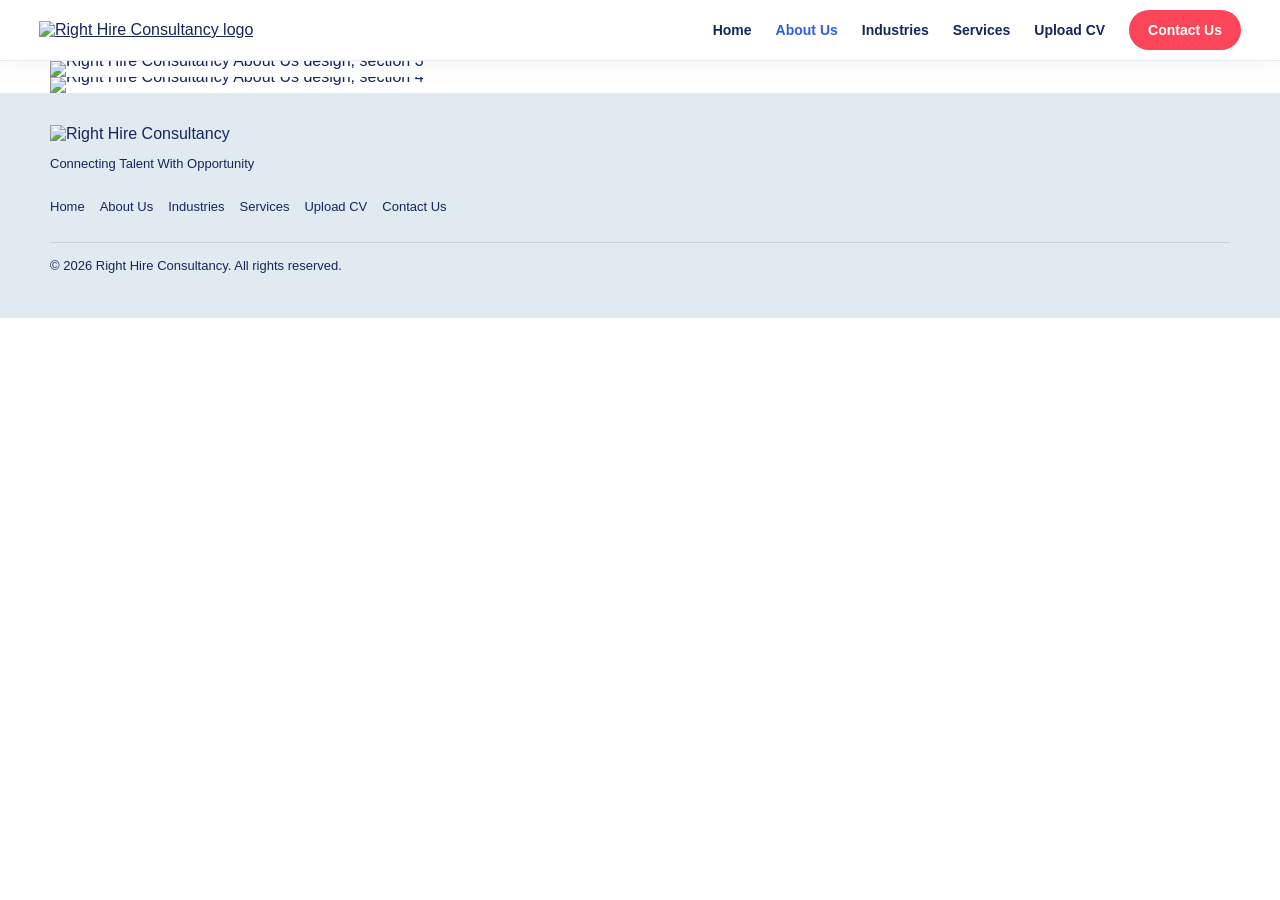
==== about.html @ 51e8da46 "Upload Right Hire Consultancy website Upload Right Hire Consultancy website" ====
<!doctype html><html lang="en"><head><meta charset="utf-8"><meta name="viewport" content="width=device-width,initial-scale=1"><meta name="theme-color" content="#15377e"><meta name="description" content="Right Hire Consultancy — connecting talent with opportunity. HR consultancy, recruitment, payroll, compliance and verification services."><title>About Us | Right Hire Consultancy</title><link rel="icon" href="assets/logo.png"><link rel="stylesheet" href="style.css"></head><body><a class="skip" href="#main">Skip to content</a><header class="site-header"><div class="header-inner"><a class="brand" href="index.html" aria-label="Right Hire Consultancy Home"><img src="assets/logo.png" alt="Right Hire Consultancy logo"></a><button class="menu-toggle" aria-expanded="false" aria-controls="nav" aria-label="Toggle navigation"><span></span><span></span><span></span></button><nav id="nav" aria-label="Main navigation"><a href="index.html" data-page="index.html">Home</a><a href="about.html" data-page="about.html">About Us</a><a href="industries.html" data-page="industries.html">Industries</a><a href="services.html" data-page="services.html">Services</a><a href="upload-cv.html" data-page="upload-cv.html">Upload CV</a><a href="contact.html" data-page="contact.html">Contact Us</a></nav></div></header><main id="main" aria-label="About Us"><h1 class="sr-only">About Us — Right Hire Consultancy</h1><div class="design-panels"><figure class="mockup"><img loading="eager" src="assets/section-03.webp" alt="Right Hire Consultancy About Us design, section 3" /></figure>
<figure class="mockup"><img loading="lazy" src="assets/section-04.webp" alt="Right Hire Consultancy About Us design, section 4" /></figure></div></main><footer class="site-footer"><div><img src="assets/logo.png" alt="Right Hire Consultancy"><p>Connecting Talent With Opportunity</p></div><nav aria-label="Footer navigation"><a href="index.html" data-page="index.html">Home</a><a href="about.html" data-page="about.html">About Us</a><a href="industries.html" data-page="industries.html">Industries</a><a href="services.html" data-page="services.html">Services</a><a href="upload-cv.html" data-page="upload-cv.html">Upload CV</a><a href="contact.html" data-page="contact.html">Contact Us</a></nav><p class="copyright">© <span id="year"></span> Right Hire Consultancy. All rights reserved.</p></footer><script src="script.js" defer></script></body></html>
---- style.css ----
*{box-sizing:border-box}html{scroll-behavior:smooth}body{margin:0;font-family:Inter,Arial,sans-serif;color:#15265c;background:#fff}a{color:inherit}.skip{position:absolute;left:-9999px}.skip:focus{left:12px;top:12px;background:white;padding:12px;z-index:99}.site-header{position:sticky;top:0;background:rgba(255,255,255,.97);z-index:20;border-bottom:1px solid #e6eaf2;box-shadow:0 4px 20px #18254e0a}.header-inner{max-width:1250px;margin:auto;padding:10px 24px;display:flex;align-items:center;justify-content:space-between;gap:20px}.brand img{width:160px;max-height:62px;object-fit:contain}.site-header nav{display:flex;gap:24px;align-items:center}.site-header nav a{text-decoration:none;font-weight:600;font-size:14px;white-space:nowrap}.site-header nav a:hover,.site-header nav a.active{color:#315de5}.site-header nav a:last-child{background:#fb4659;color:white;padding:12px 19px;border-radius:24px}.menu-toggle{display:none;background:none;border:0;padding:10px;cursor:pointer}.menu-toggle span{display:block;width:25px;height:3px;background:#15265c;margin:5px 0}.design-panels{width:min(100%,1180px);margin:auto}.mockup{margin:0;line-height:0}.mockup img{display:block;width:100%;height:auto}.site-footer{background:#e0eaf0;padding:32px max(24px,calc((100vw - 1180px)/2));display:grid;gap:15px}.site-footer img{width:150px}.site-footer p{font-size:13px}.site-footer nav{display:flex;gap:15px;flex-wrap:wrap}.site-footer nav a{font-size:13px;text-decoration:none}.copyright{border-top:1px solid #c6d2dc;padding-top:15px}.live-form{max-width:1020px;margin:40px auto 65px;background:#f4f8fb;padding:36px;border-radius:15px}.form-head span{color:#e95a42;font-weight:700;font-size:12px;letter-spacing:2px}.form-head h2{font-size:32px;margin:12px 0}.form-head p{color:#667187}.live-form form{display:grid;grid-template-columns:1fr 1fr;gap:18px}.live-form label{font-size:14px;font-weight:600;display:flex;flex-direction:column;gap:7px}.live-form input:not([type=checkbox]),.live-form textarea{width:100%;border:1px solid #d7deeb;border-radius:8px;padding:13px;font:inherit;background:white}.live-form .wide{grid-column:1/-1}.live-form .consent{flex-direction:row;align-items:center}.live-form button{width:max-content;border:0;border-radius:25px;background:#f54860;color:white;font-weight:700;padding:14px 30px;cursor:pointer}.form-status{grid-column:1/-1;font-size:13px}.sr-only{position:absolute;width:1px;height:1px;overflow:hidden;clip:rect(0,0,0,0)}@media(max-width:850px){.menu-toggle{display:block}.site-header nav{display:none;position:absolute;top:100%;left:0;right:0;background:white;padding:20px;flex-direction:column;align-items:stretch;box-shadow:0 10px 20px #0001}.site-header nav.open{display:flex}.brand img{width:130px}.header-inner{padding:8px 15px}.live-form{margin:25px 12px;padding:22px}.live-form form{grid-template-columns:1fr}.live-form .wide{grid-column:auto}}
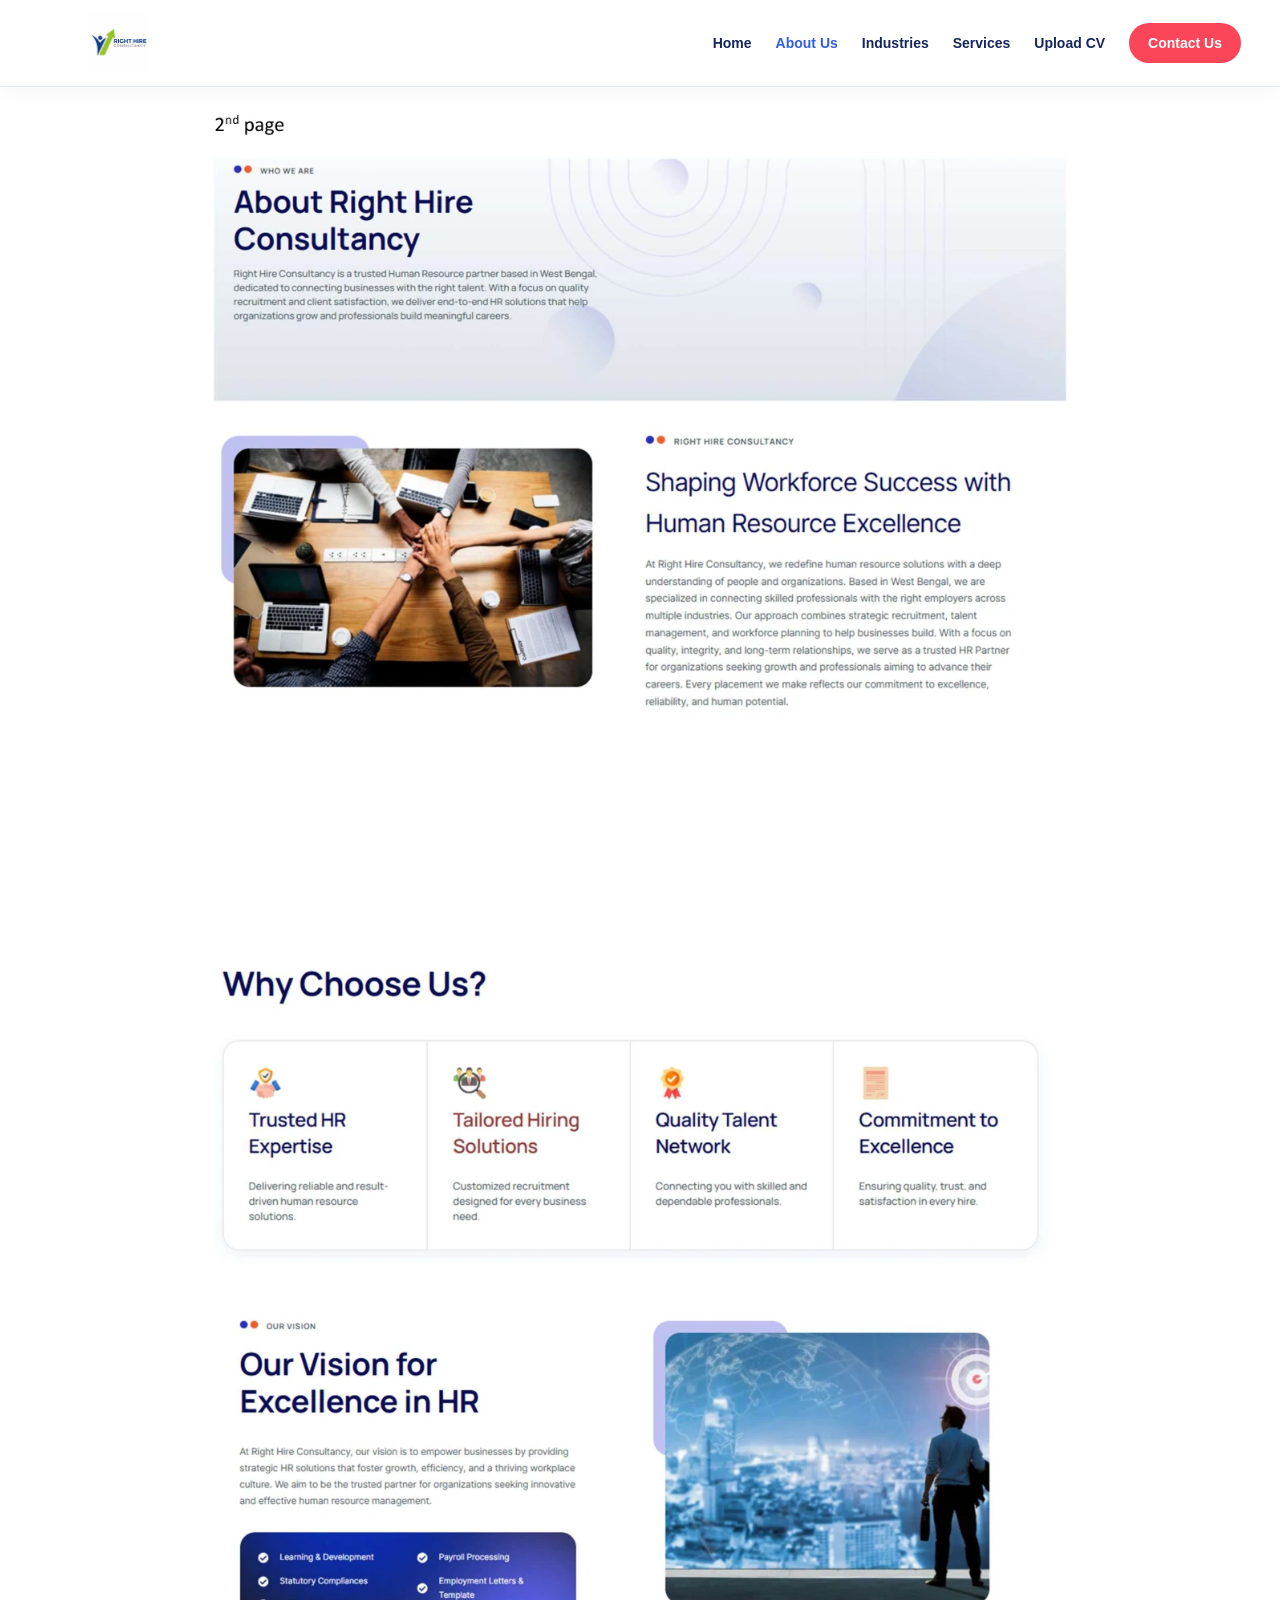
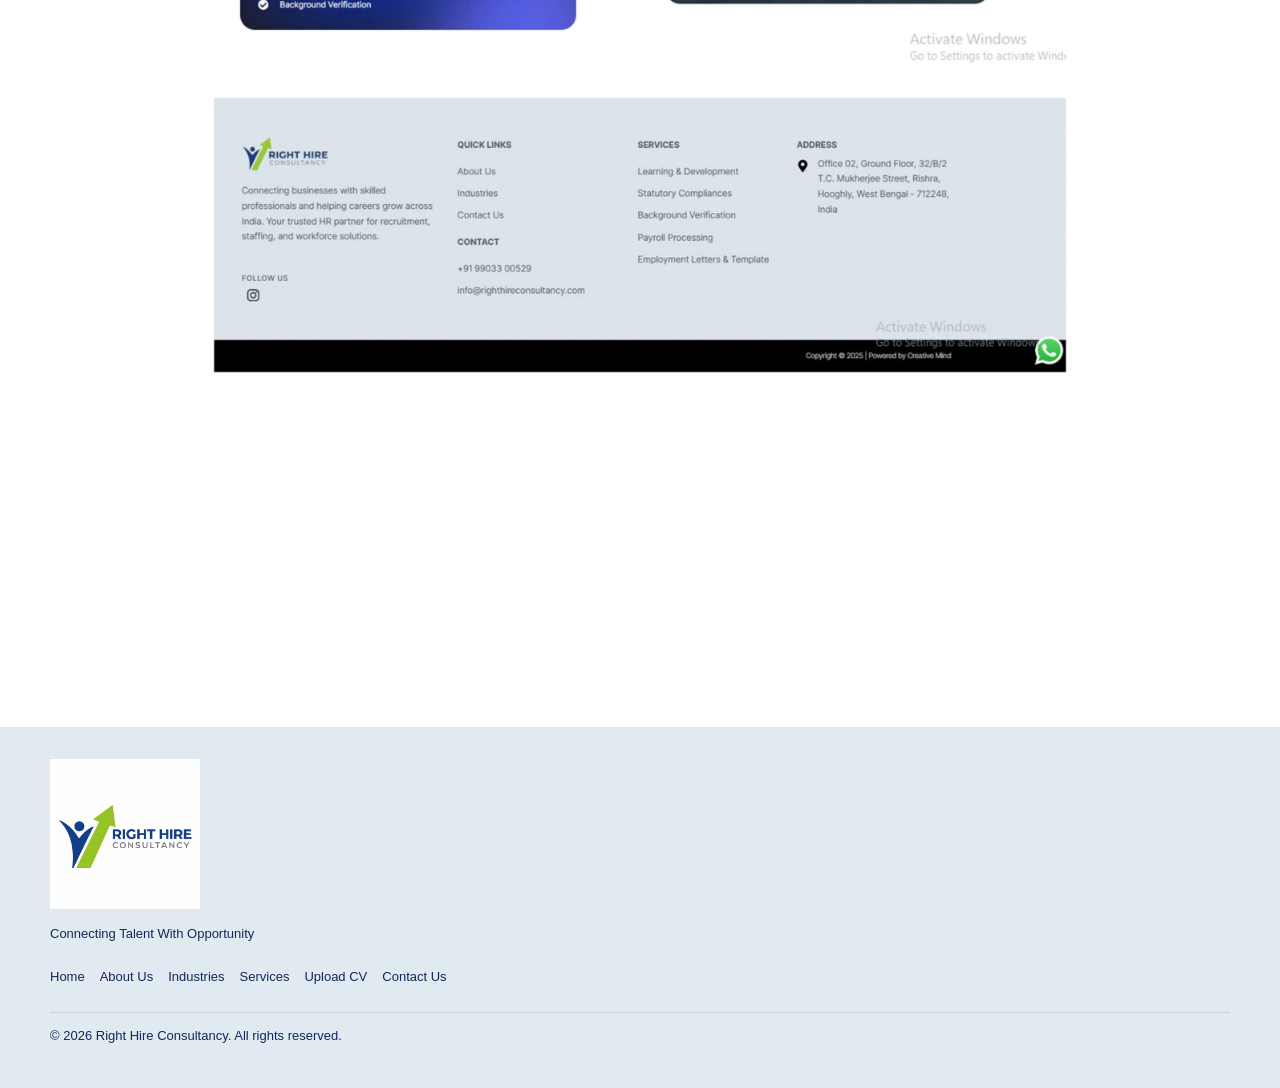
==== commit 0e37dc3b: "Fix image paths to match uploaded root-level assets" ====
--- a/about.html
+++ b/about.html
@@ -1,2 +1,2 @@
-<!doctype html><html lang="en"><head><meta charset="utf-8"><meta name="viewport" content="width=device-width,initial-scale=1"><meta name="theme-color" content="#15377e"><meta name="description" content="Right Hire Consultancy — connecting talent with opportunity. HR consultancy, recruitment, payroll, compliance and verification services."><title>About Us | Right Hire Consultancy</title><link rel="icon" href="assets/logo.png"><link rel="stylesheet" href="style.css"></head><body><a class="skip" href="#main">Skip to content</a><header class="site-header"><div class="header-inner"><a class="brand" href="index.html" aria-label="Right Hire Consultancy Home"><img src="assets/logo.png" alt="Right Hire Consultancy logo"></a><button class="menu-toggle" aria-expanded="false" aria-controls="nav" aria-label="Toggle navigation"><span></span><span></span><span></span></button><nav id="nav" aria-label="Main navigation"><a href="index.html" data-page="index.html">Home</a><a href="about.html" data-page="about.html">About Us</a><a href="industries.html" data-page="industries.html">Industries</a><a href="services.html" data-page="services.html">Services</a><a href="upload-cv.html" data-page="upload-cv.html">Upload CV</a><a href="contact.html" data-page="contact.html">Contact Us</a></nav></div></header><main id="main" aria-label="About Us"><h1 class="sr-only">About Us — Right Hire Consultancy</h1><div class="design-panels"><figure class="mockup"><img loading="eager" src="assets/section-03.webp" alt="Right Hire Consultancy About Us design, section 3" /></figure>
-<figure class="mockup"><img loading="lazy" src="assets/section-04.webp" alt="Right Hire Consultancy About Us design, section 4" /></figure></div></main><footer class="site-footer"><div><img src="assets/logo.png" alt="Right Hire Consultancy"><p>Connecting Talent With Opportunity</p></div><nav aria-label="Footer navigation"><a href="index.html" data-page="index.html">Home</a><a href="about.html" data-page="about.html">About Us</a><a href="industries.html" data-page="industries.html">Industries</a><a href="services.html" data-page="services.html">Services</a><a href="upload-cv.html" data-page="upload-cv.html">Upload CV</a><a href="contact.html" data-page="contact.html">Contact Us</a></nav><p class="copyright">© <span id="year"></span> Right Hire Consultancy. All rights reserved.</p></footer><script src="script.js" defer></script></body></html>+<!doctype html><html lang="en"><head><meta charset="utf-8"><meta name="viewport" content="width=device-width,initial-scale=1"><meta name="theme-color" content="#15377e"><meta name="description" content="Right Hire Consultancy — connecting talent with opportunity. HR consultancy, recruitment, payroll, compliance and verification services."><title>About Us | Right Hire Consultancy</title><link rel="icon" href="logo.png"><link rel="stylesheet" href="style.css"></head><body><a class="skip" href="#main">Skip to content</a><header class="site-header"><div class="header-inner"><a class="brand" href="index.html" aria-label="Right Hire Consultancy Home"><img src="logo.png" alt="Right Hire Consultancy logo"></a><button class="menu-toggle" aria-expanded="false" aria-controls="nav" aria-label="Toggle navigation"><span></span><span></span><span></span></button><nav id="nav" aria-label="Main navigation"><a href="index.html" data-page="index.html">Home</a><a href="about.html" data-page="about.html">About Us</a><a href="industries.html" data-page="industries.html">Industries</a><a href="services.html" data-page="services.html">Services</a><a href="upload-cv.html" data-page="upload-cv.html">Upload CV</a><a href="contact.html" data-page="contact.html">Contact Us</a></nav></div></header><main id="main" aria-label="About Us"><h1 class="sr-only">About Us — Right Hire Consultancy</h1><div class="design-panels"><figure class="mockup"><img loading="eager" src="section-03.webp" alt="Right Hire Consultancy About Us design, section 3" /></figure>
+<figure class="mockup"><img loading="lazy" src="section-04.webp" alt="Right Hire Consultancy About Us design, section 4" /></figure></div></main><footer class="site-footer"><div><img src="logo.png" alt="Right Hire Consultancy"><p>Connecting Talent With Opportunity</p></div><nav aria-label="Footer navigation"><a href="index.html" data-page="index.html">Home</a><a href="about.html" data-page="about.html">About Us</a><a href="industries.html" data-page="industries.html">Industries</a><a href="services.html" data-page="services.html">Services</a><a href="upload-cv.html" data-page="upload-cv.html">Upload CV</a><a href="contact.html" data-page="contact.html">Contact Us</a></nav><p class="copyright">© <span id="year"></span> Right Hire Consultancy. All rights reserved.</p></footer><script src="script.js" defer></script></body></html>
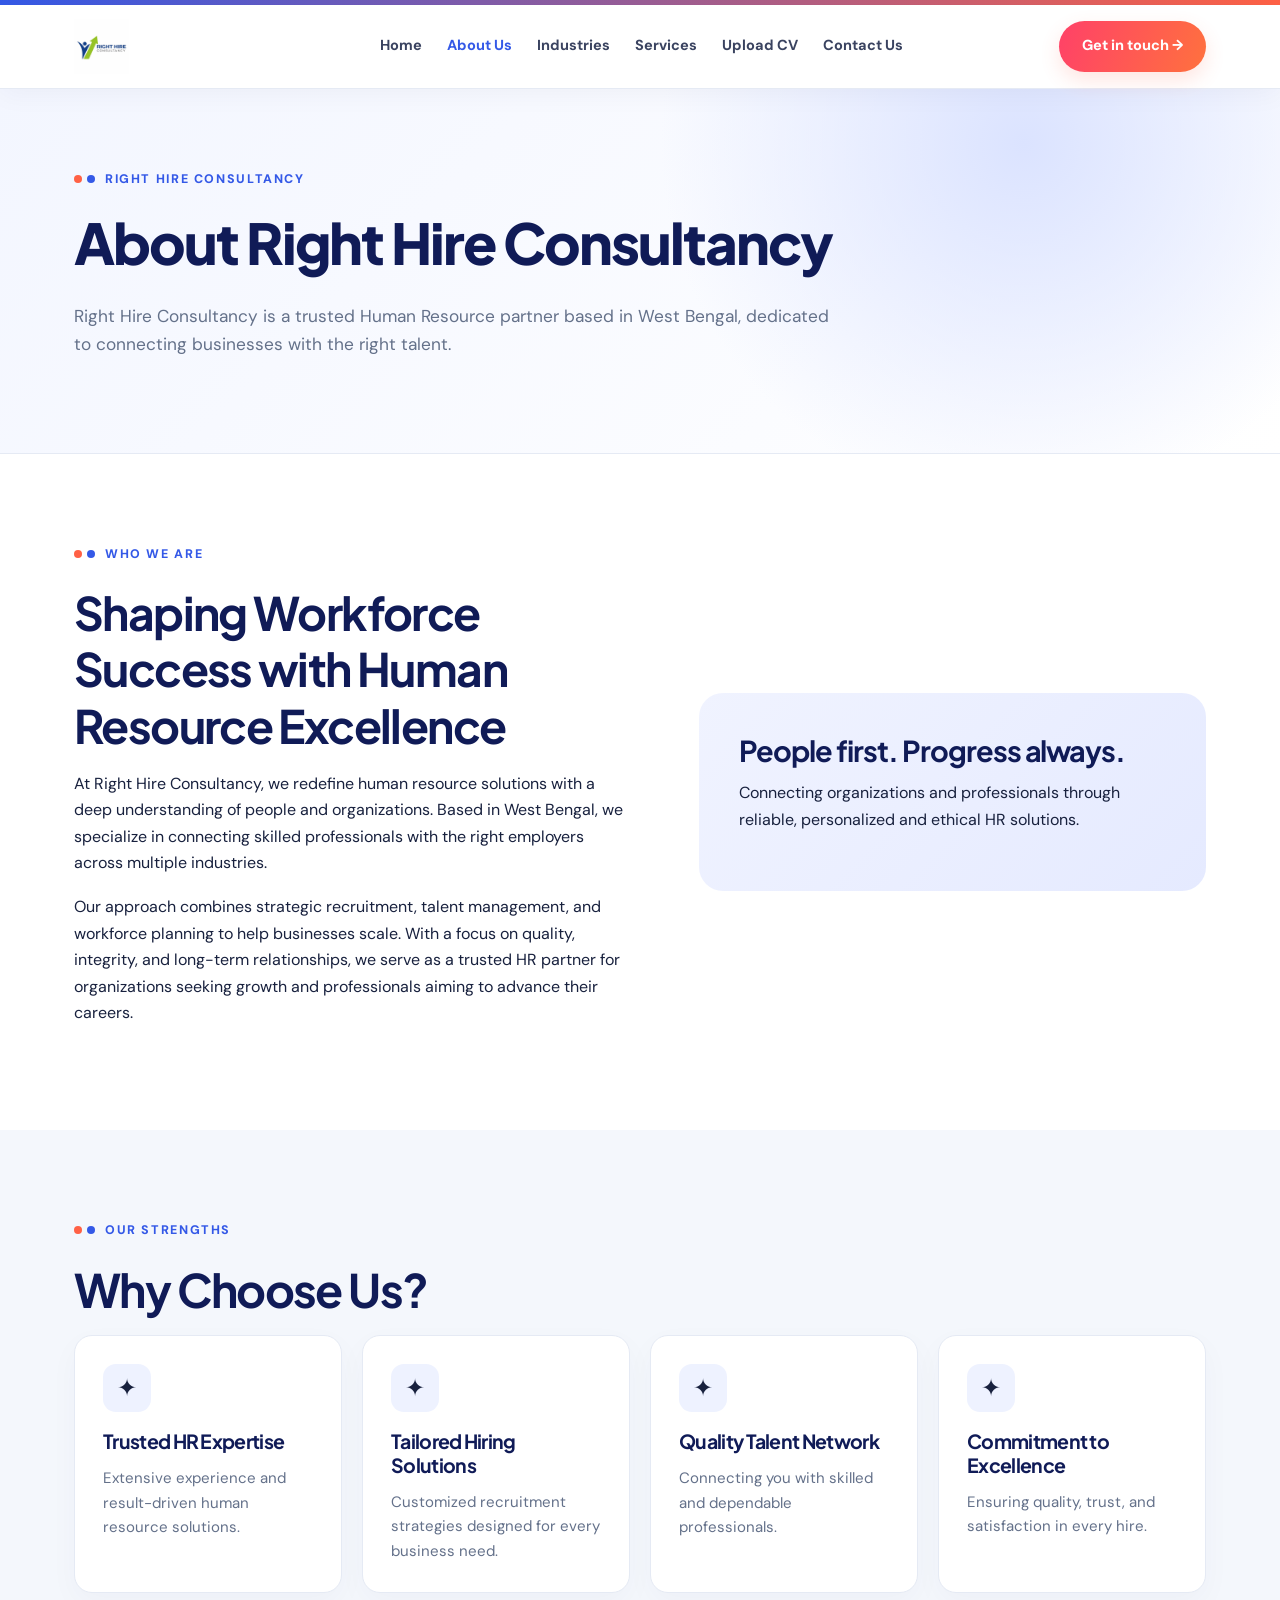
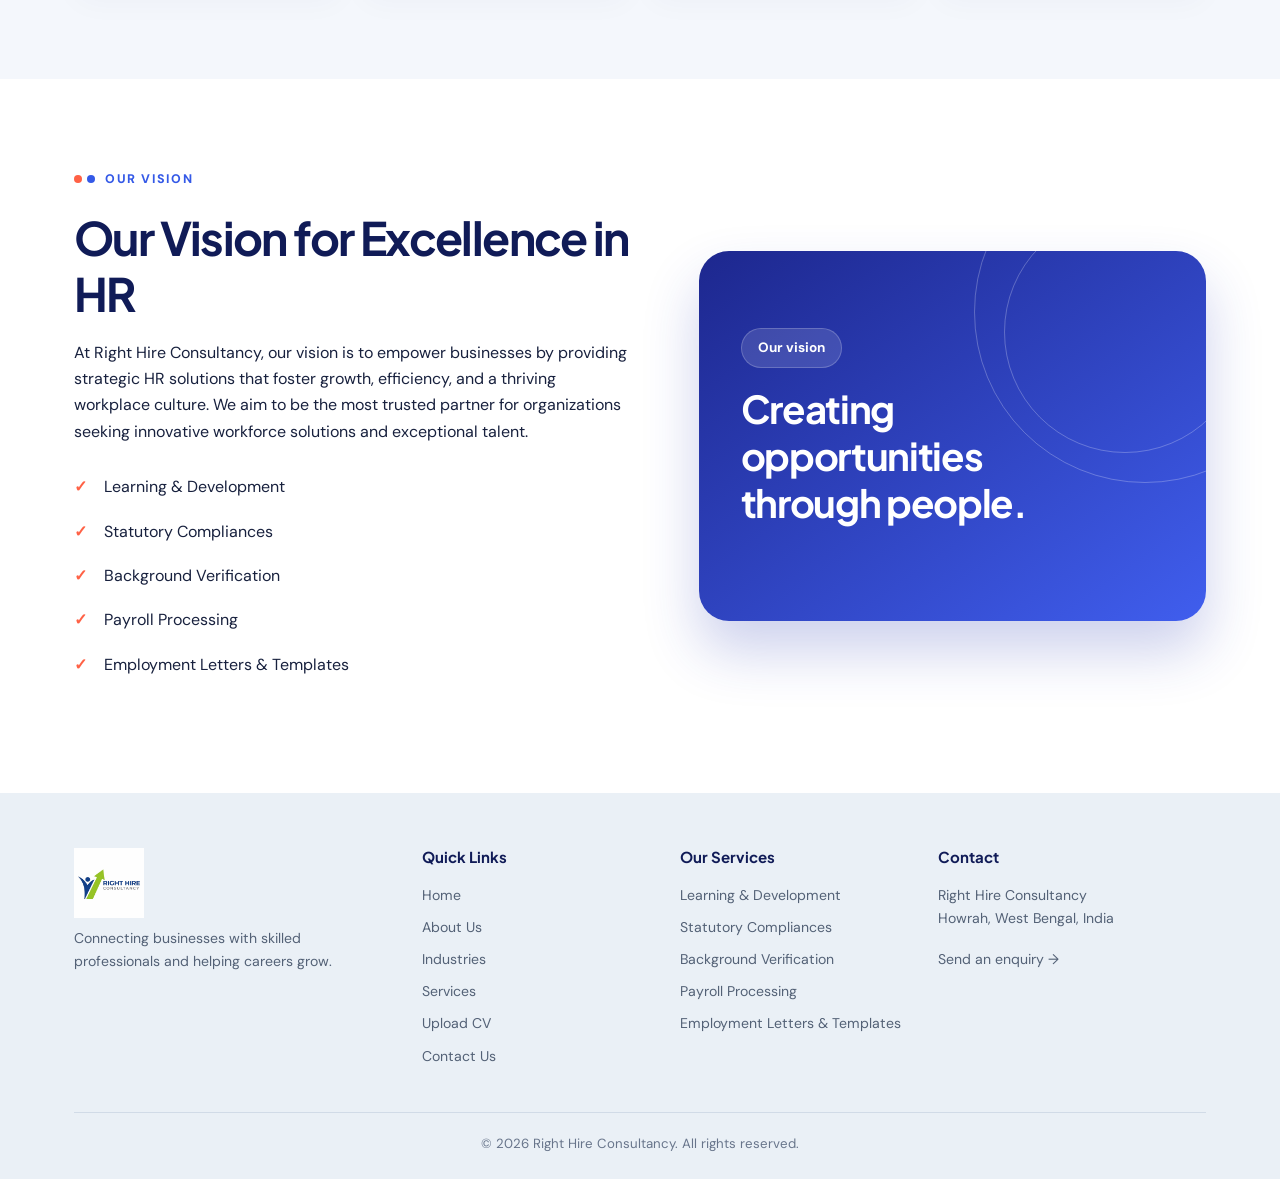
==== commit 02ae8572: "Replace screenshot-based document with responsive structured website" ====
--- a/about.html
+++ b/about.html
@@ -1,2 +1 @@
-<!doctype html><html lang="en"><head><meta charset="utf-8"><meta name="viewport" content="width=device-width,initial-scale=1"><meta name="theme-color" content="#15377e"><meta name="description" content="Right Hire Consultancy — connecting talent with opportunity. HR consultancy, recruitment, payroll, compliance and verification services."><title>About Us | Right Hire Consultancy</title><link rel="icon" href="logo.png"><link rel="stylesheet" href="style.css"></head><body><a class="skip" href="#main">Skip to content</a><header class="site-header"><div class="header-inner"><a class="brand" href="index.html" aria-label="Right Hire Consultancy Home"><img src="logo.png" alt="Right Hire Consultancy logo"></a><button class="menu-toggle" aria-expanded="false" aria-controls="nav" aria-label="Toggle navigation"><span></span><span></span><span></span></button><nav id="nav" aria-label="Main navigation"><a href="index.html" data-page="index.html">Home</a><a href="about.html" data-page="about.html">About Us</a><a href="industries.html" data-page="industries.html">Industries</a><a href="services.html" data-page="services.html">Services</a><a href="upload-cv.html" data-page="upload-cv.html">Upload CV</a><a href="contact.html" data-page="contact.html">Contact Us</a></nav></div></header><main id="main" aria-label="About Us"><h1 class="sr-only">About Us — Right Hire Consultancy</h1><div class="design-panels"><figure class="mockup"><img loading="eager" src="section-03.webp" alt="Right Hire Consultancy About Us design, section 3" /></figure>
-<figure class="mockup"><img loading="lazy" src="section-04.webp" alt="Right Hire Consultancy About Us design, section 4" /></figure></div></main><footer class="site-footer"><div><img src="logo.png" alt="Right Hire Consultancy"><p>Connecting Talent With Opportunity</p></div><nav aria-label="Footer navigation"><a href="index.html" data-page="index.html">Home</a><a href="about.html" data-page="about.html">About Us</a><a href="industries.html" data-page="industries.html">Industries</a><a href="services.html" data-page="services.html">Services</a><a href="upload-cv.html" data-page="upload-cv.html">Upload CV</a><a href="contact.html" data-page="contact.html">Contact Us</a></nav><p class="copyright">© <span id="year"></span> Right Hire Consultancy. All rights reserved.</p></footer><script src="script.js" defer></script></body></html>+<!doctype html><html lang="en"><head><meta charset="utf-8"><meta name="viewport" content="width=device-width,initial-scale=1"><meta name="description" content="Right Hire Consultancy — HR solutions, recruitment, payroll, statutory compliance, learning and development and background verification."><title>About Us | Right Hire Consultancy</title><link rel="icon" href="logo.png"><link rel="stylesheet" href="style.css"></head><body><a class="skip" href="#main">Skip to content</a><div class="topline"></div><header class="header"><div class="header-inner"><a class="brand" href="index.html"><img src="logo.png" alt="Right Hire Consultancy"></a><button class="menu" aria-label="Toggle navigation" aria-expanded="false" aria-controls="nav">☰</button><nav class="nav" id="nav"><a href="index.html" class="">Home</a><a href="about.html" class="active">About Us</a><a href="industries.html" class="">Industries</a><a href="services.html" class="">Services</a><a href="upload-cv.html" class="">Upload CV</a><a href="contact.html" class="">Contact Us</a></nav><a class="btn" href="contact.html">Get in touch →</a></div></header><main id="main"><section class="page-hero"><div class="container"><div class="eyebrow">Right Hire Consultancy</div><h1>About Right Hire Consultancy</h1><p>Right Hire Consultancy is a trusted Human Resource partner based in West Bengal, dedicated to connecting businesses with the right talent.</p></div></section><section class="section"><div class="container split"><div><div class="eyebrow">Who we are</div><h2>Shaping Workforce Success with Human Resource Excellence</h2><p>At Right Hire Consultancy, we redefine human resource solutions with a deep understanding of people and organizations. Based in West Bengal, we specialize in connecting skilled professionals with the right employers across multiple industries.</p><p>Our approach combines strategic recruitment, talent management, and workforce planning to help businesses scale. With a focus on quality, integrity, and long-term relationships, we serve as a trusted HR partner for organizations seeking growth and professionals aiming to advance their careers.</p></div><div class="highlight"><h3>People first. Progress always.</h3><p>Connecting organizations and professionals through reliable, personalized and ethical HR solutions.</p></div></div></section><section class="section soft"><div class="container"><div class="eyebrow">Our strengths</div><h2>Why Choose Us?</h2><div class="grid four"><article class="card"><div class="symbol" aria-hidden="true">✦</div><h3>Trusted HR Expertise</h3><p>Extensive experience and result-driven human resource solutions.</p></article><article class="card"><div class="symbol" aria-hidden="true">✦</div><h3>Tailored Hiring Solutions</h3><p>Customized recruitment strategies designed for every business need.</p></article><article class="card"><div class="symbol" aria-hidden="true">✦</div><h3>Quality Talent Network</h3><p>Connecting you with skilled and dependable professionals.</p></article><article class="card"><div class="symbol" aria-hidden="true">✦</div><h3>Commitment to Excellence</h3><p>Ensuring quality, trust, and satisfaction in every hire.</p></article></div></div></section><section class="section"><div class="container split"><div><div class="eyebrow">Our vision</div><h2>Our Vision for Excellence in HR</h2><p>At Right Hire Consultancy, our vision is to empower businesses by providing strategic HR solutions that foster growth, efficiency, and a thriving workplace culture. We aim to be the most trusted partner for organizations seeking innovative workforce solutions and exceptional talent.</p><ul class="list-check"><li>Learning & Development</li><li>Statutory Compliances</li><li>Background Verification</li><li>Payroll Processing</li><li>Employment Letters & Templates</li></ul></div><div class="hero-art"><div class="art-chip">Our vision</div><h2>Creating opportunities through people.</h2></div></div></section></main><footer class="footer"><div class="container"><div class="footer-grid"><div><img src="logo.png" alt="Right Hire Consultancy"><p>Connecting businesses with skilled professionals and helping careers grow.</p></div><div><h4>Quick Links</h4><a href="index.html">Home</a><a href="about.html">About Us</a><a href="industries.html">Industries</a><a href="services.html">Services</a><a href="upload-cv.html">Upload CV</a><a href="contact.html">Contact Us</a></div><div><h4>Our Services</h4><a href="services.html#learning">Learning & Development</a><a href="services.html#compliance">Statutory Compliances</a><a href="services.html#verification">Background Verification</a><a href="services.html#payroll">Payroll Processing</a><a href="services.html#letters">Employment Letters & Templates</a></div><div><h4>Contact</h4><p>Right Hire Consultancy<br>Howrah, West Bengal, India</p><a href="contact.html">Send an enquiry →</a></div></div><div class="copyright">© <span id="year"></span> Right Hire Consultancy. All rights reserved.</div></div></footer><script src="script.js" defer></script></body></html>
--- a/style.css
+++ b/style.css
@@ -1 +1,2 @@
-*{box-sizing:border-box}html{scroll-behavior:smooth}body{margin:0;font-family:Inter,Arial,sans-serif;color:#15265c;background:#fff}a{color:inherit}.skip{position:absolute;left:-9999px}.skip:focus{left:12px;top:12px;background:white;padding:12px;z-index:99}.site-header{position:sticky;top:0;background:rgba(255,255,255,.97);z-index:20;border-bottom:1px solid #e6eaf2;box-shadow:0 4px 20px #18254e0a}.header-inner{max-width:1250px;margin:auto;padding:10px 24px;display:flex;align-items:center;justify-content:space-between;gap:20px}.brand img{width:160px;max-height:62px;object-fit:contain}.site-header nav{display:flex;gap:24px;align-items:center}.site-header nav a{text-decoration:none;font-weight:600;font-size:14px;white-space:nowrap}.site-header nav a:hover,.site-header nav a.active{color:#315de5}.site-header nav a:last-child{background:#fb4659;color:white;padding:12px 19px;border-radius:24px}.menu-toggle{display:none;background:none;border:0;padding:10px;cursor:pointer}.menu-toggle span{display:block;width:25px;height:3px;background:#15265c;margin:5px 0}.design-panels{width:min(100%,1180px);margin:auto}.mockup{margin:0;line-height:0}.mockup img{display:block;width:100%;height:auto}.site-footer{background:#e0eaf0;padding:32px max(24px,calc((100vw - 1180px)/2));display:grid;gap:15px}.site-footer img{width:150px}.site-footer p{font-size:13px}.site-footer nav{display:flex;gap:15px;flex-wrap:wrap}.site-footer nav a{font-size:13px;text-decoration:none}.copyright{border-top:1px solid #c6d2dc;padding-top:15px}.live-form{max-width:1020px;margin:40px auto 65px;background:#f4f8fb;padding:36px;border-radius:15px}.form-head span{color:#e95a42;font-weight:700;font-size:12px;letter-spacing:2px}.form-head h2{font-size:32px;margin:12px 0}.form-head p{color:#667187}.live-form form{display:grid;grid-template-columns:1fr 1fr;gap:18px}.live-form label{font-size:14px;font-weight:600;display:flex;flex-direction:column;gap:7px}.live-form input:not([type=checkbox]),.live-form textarea{width:100%;border:1px solid #d7deeb;border-radius:8px;padding:13px;font:inherit;background:white}.live-form .wide{grid-column:1/-1}.live-form .consent{flex-direction:row;align-items:center}.live-form button{width:max-content;border:0;border-radius:25px;background:#f54860;color:white;font-weight:700;padding:14px 30px;cursor:pointer}.form-status{grid-column:1/-1;font-size:13px}.sr-only{position:absolute;width:1px;height:1px;overflow:hidden;clip:rect(0,0,0,0)}@media(max-width:850px){.menu-toggle{display:block}.site-header nav{display:none;position:absolute;top:100%;left:0;right:0;background:white;padding:20px;flex-direction:column;align-items:stretch;box-shadow:0 10px 20px #0001}.site-header nav.open{display:flex}.brand img{width:130px}.header-inner{padding:8px 15px}.live-form{margin:25px 12px;padding:22px}.live-form form{grid-template-columns:1fr}.live-form .wide{grid-column:auto}}+@import url('https://fonts.googleapis.com/css2?family=DM+Sans:wght@400;500;600;700&family=Plus+Jakarta+Sans:wght@400;500;600;700;800&display=swap');
+:root{--navy:#101b57;--blue:#3459e7;--indigo:#292fb5;--orange:#ff6145;--ink:#18213e;--muted:#64718a;--soft:#f4f7fc;--line:#e5eaf4}*{box-sizing:border-box}html{scroll-behavior:smooth}body{margin:0;color:var(--ink);font:16px/1.65 'DM Sans',Arial,sans-serif;background:white}h1,h2,h3,h4{font-family:'Plus Jakarta Sans',sans-serif;line-height:1.22;color:var(--navy);letter-spacing:-.035em}h1{font-size:clamp(2.65rem,5.3vw,5.2rem);margin:0 0 24px;font-weight:800}h2{font-size:clamp(2rem,3.6vw,3.3rem);margin:0 0 18px}h3{font-size:1.22rem;margin:0 0 12px}p{margin:0 0 18px}a{color:inherit;text-decoration:none}button,input,textarea{font:inherit}button{cursor:pointer}.container{max-width:1180px;margin:auto;padding:0 24px}.topline{height:5px;background:linear-gradient(90deg,var(--blue),var(--orange))}.header{position:sticky;top:0;z-index:30;background:#fff;border-bottom:1px solid var(--line);box-shadow:0 6px 25px #1b25500a}.header-inner{max-width:1180px;padding:14px 24px;margin:auto;display:flex;align-items:center;justify-content:space-between;gap:25px}.brand{display:flex;align-items:center;gap:10px}.brand img{width:150px;max-height:55px;object-fit:contain;object-position:left}.nav{display:flex;align-items:center;gap:25px}.nav a{font-size:.91rem;font-weight:700;color:#3a4360}.nav a:hover,.nav a.active{color:var(--blue)}.btn{display:inline-flex;align-items:center;justify-content:center;gap:9px;padding:13px 23px;border:0;border-radius:999px;background:linear-gradient(110deg,#ff4168,#ff713e);color:#fff!important;font-weight:800;font-size:.91rem;box-shadow:0 8px 20px #ff5b4329;transition:transform .2s}.btn:hover{transform:translateY(-2px)}.btn.outline{background:#fff;color:var(--navy)!important;border:1px solid #d8deeb;box-shadow:none}.menu{display:none;border:0;background:#f1f4ff;padding:9px 13px;border-radius:8px;color:var(--navy);font-size:24px}.hero{background:radial-gradient(circle at 90% 20%,#d9e2ff 0,transparent 32%),linear-gradient(130deg,#f7f9ff 5%,#fff 67%);padding:92px 0 80px;overflow:hidden}.hero-grid,.split{display:grid;grid-template-columns:1.05fr .95fr;align-items:center;gap:64px}.eyebrow{display:inline-flex;align-items:center;gap:8px;color:var(--blue);font-size:.78rem;letter-spacing:.13em;text-transform:uppercase;font-weight:800;margin-bottom:20px}.eyebrow:before{content:'';width:8px;height:8px;border-radius:50%;background:var(--orange);box-shadow:13px 0 0 var(--blue);margin-right:15px}.lead{font-size:1.12rem;color:var(--muted);max-width:620px}.hero h1 span{color:var(--blue)}.actions{display:flex;flex-wrap:wrap;gap:12px;margin-top:28px}.hero-art{min-height:370px;border-radius:30px;background:linear-gradient(145deg,#1d278e,#405eee);padding:42px;color:#fff;position:relative;box-shadow:0 30px 55px #2638b03b;display:flex;flex-direction:column;justify-content:center;overflow:hidden}.hero-art:before,.hero-art:after{content:'';position:absolute;border:1px solid #ffffff40;border-radius:50%;width:340px;height:340px;right:-110px;top:-110px}.hero-art:after{width:240px;height:240px;right:-40px;top:-40px}.hero-art h2{color:white;position:relative;font-size:2.4rem;max-width:340px}.hero-art p{position:relative;color:#dbe4ff}.art-chip{position:relative;align-self:flex-start;background:#ffffff22;border:1px solid #ffffff33;border-radius:999px;padding:8px 16px;font-size:.85rem;font-weight:700;margin-bottom:18px}.section{padding:86px 0}.section.soft{background:var(--soft)}.section.center{text-align:center}.section.center .lead{margin:0 auto 36px}.section-head{display:flex;justify-content:space-between;align-items:end;gap:25px;margin-bottom:30px}.grid{display:grid;gap:20px}.grid.three{grid-template-columns:repeat(3,1fr)}.grid.four{grid-template-columns:repeat(4,1fr)}.card{padding:28px;background:white;border:1px solid var(--line);border-radius:18px;box-shadow:0 10px 30px #1c2d5608}.card p{color:var(--muted);font-size:.94rem;margin:0}.card .symbol{width:48px;height:48px;display:grid;place-items:center;background:#eef2ff;border-radius:13px;font-size:24px;margin-bottom:18px}.card a.more{display:inline-block;color:var(--blue);font-weight:800;font-size:.9rem;margin-top:18px}.band{background:linear-gradient(120deg,#171c88,#3546d3);color:#fff;padding:50px 0}.band h2,.band p{color:white}.band .container{display:flex;align-items:center;justify-content:space-between;gap:30px}.page-hero{padding:76px 0;background:radial-gradient(circle at 80% 15%,#dbe3ff,transparent 34%),linear-gradient(135deg,#f3f6ff,#fff);border-bottom:1px solid var(--line)}.page-hero h1{font-size:clamp(2.5rem,4.4vw,4rem)}.page-hero p{max-width:760px;color:var(--muted);font-size:1.08rem}.list-check{list-style:none;padding:0;margin:20px 0}.list-check li{padding:9px 0 9px 30px;position:relative}.list-check li:before{content:'✓';position:absolute;left:0;color:var(--orange);font-weight:900}.highlight{background:linear-gradient(135deg,#f0f3ff,#e5eaff);padding:40px;border-radius:24px}.highlight h3{font-size:1.8rem}.service-nav{display:flex;flex-wrap:wrap;gap:10px;margin-bottom:32px}.service-nav a{padding:8px 14px;background:#f0f3ff;border-radius:30px;font-size:.84rem;color:var(--navy);font-weight:700}.service-block{padding:52px 0;border-bottom:1px solid var(--line);scroll-margin-top:100px}.service-block:nth-child(even){background:#f8faff}.service-block h2{font-size:2.15rem}.service-block .grid{margin-top:25px}.service-block .card{padding:22px}.faq{margin-top:28px}.faq details{padding:15px 0;border-bottom:1px solid #dfe4ed}.faq summary{cursor:pointer;color:var(--navy);font-weight:700}.faq p{padding:12px 0 0;color:var(--muted)}.form{background:#fff;padding:32px;border-radius:20px;border:1px solid var(--line);box-shadow:0 16px 50px #15255010}.form-grid{display:grid;grid-template-columns:1fr 1fr;gap:18px}.field{display:flex;flex-direction:column;gap:6px;margin-bottom:16px}.field label{font-size:.88rem;font-weight:700;color:var(--navy)}.field input,.field textarea{width:100%;padding:13px 14px;border:1px solid #d7dfed;border-radius:9px;outline:none;background:#fbfcff}.field input:focus,.field textarea:focus{border-color:var(--blue)}.notice{padding:13px 17px;background:#fff6e9;border:1px solid #ffe2b8;border-radius:10px;font-size:.89rem;color:#795221}.footer{background:#eaf0f6;padding:55px 0 24px}.footer-grid{display:grid;grid-template-columns:1.4fr 1fr 1fr 1.2fr;gap:35px}.footer img{width:135px;max-height:70px;object-fit:contain;object-position:left}.footer h4{font-size:.94rem;letter-spacing:0;margin:0 0 17px}.footer p,.footer a{font-size:.88rem;color:#536176}.footer a{display:block;margin-bottom:9px}.copyright{border-top:1px solid #d1dbe7;margin-top:35px;padding-top:20px;text-align:center;font-size:.83rem;color:#68758b}.skip{position:absolute;left:-9999px}.skip:focus{left:10px;top:10px;z-index:100;background:white;padding:8px}@media(max-width:900px){.grid.four{grid-template-columns:repeat(2,1fr)}.grid.three{grid-template-columns:repeat(2,1fr)}.hero-grid,.split{grid-template-columns:1fr;gap:28px}.hero{padding:60px 0}.hero-art{min-height:270px}.footer-grid{grid-template-columns:repeat(2,1fr)}.menu{display:block}.nav{display:none;position:absolute;top:80px;left:0;right:0;background:white;flex-direction:column;align-items:stretch;padding:18px 24px;box-shadow:0 16px 20px #12204b18}.nav.open{display:flex}.header-inner>.btn{display:none}}@media(max-width:580px){.section{padding:58px 0}.page-hero{padding:54px 0}.grid.three,.grid.four,.footer-grid,.form-grid{grid-template-columns:1fr}.band .container,.section-head{align-items:flex-start;flex-direction:column}.hero-art{padding:28px}.hero-art h2{font-size:1.8rem}.form{padding:22px}.container{padding:0 19px}}
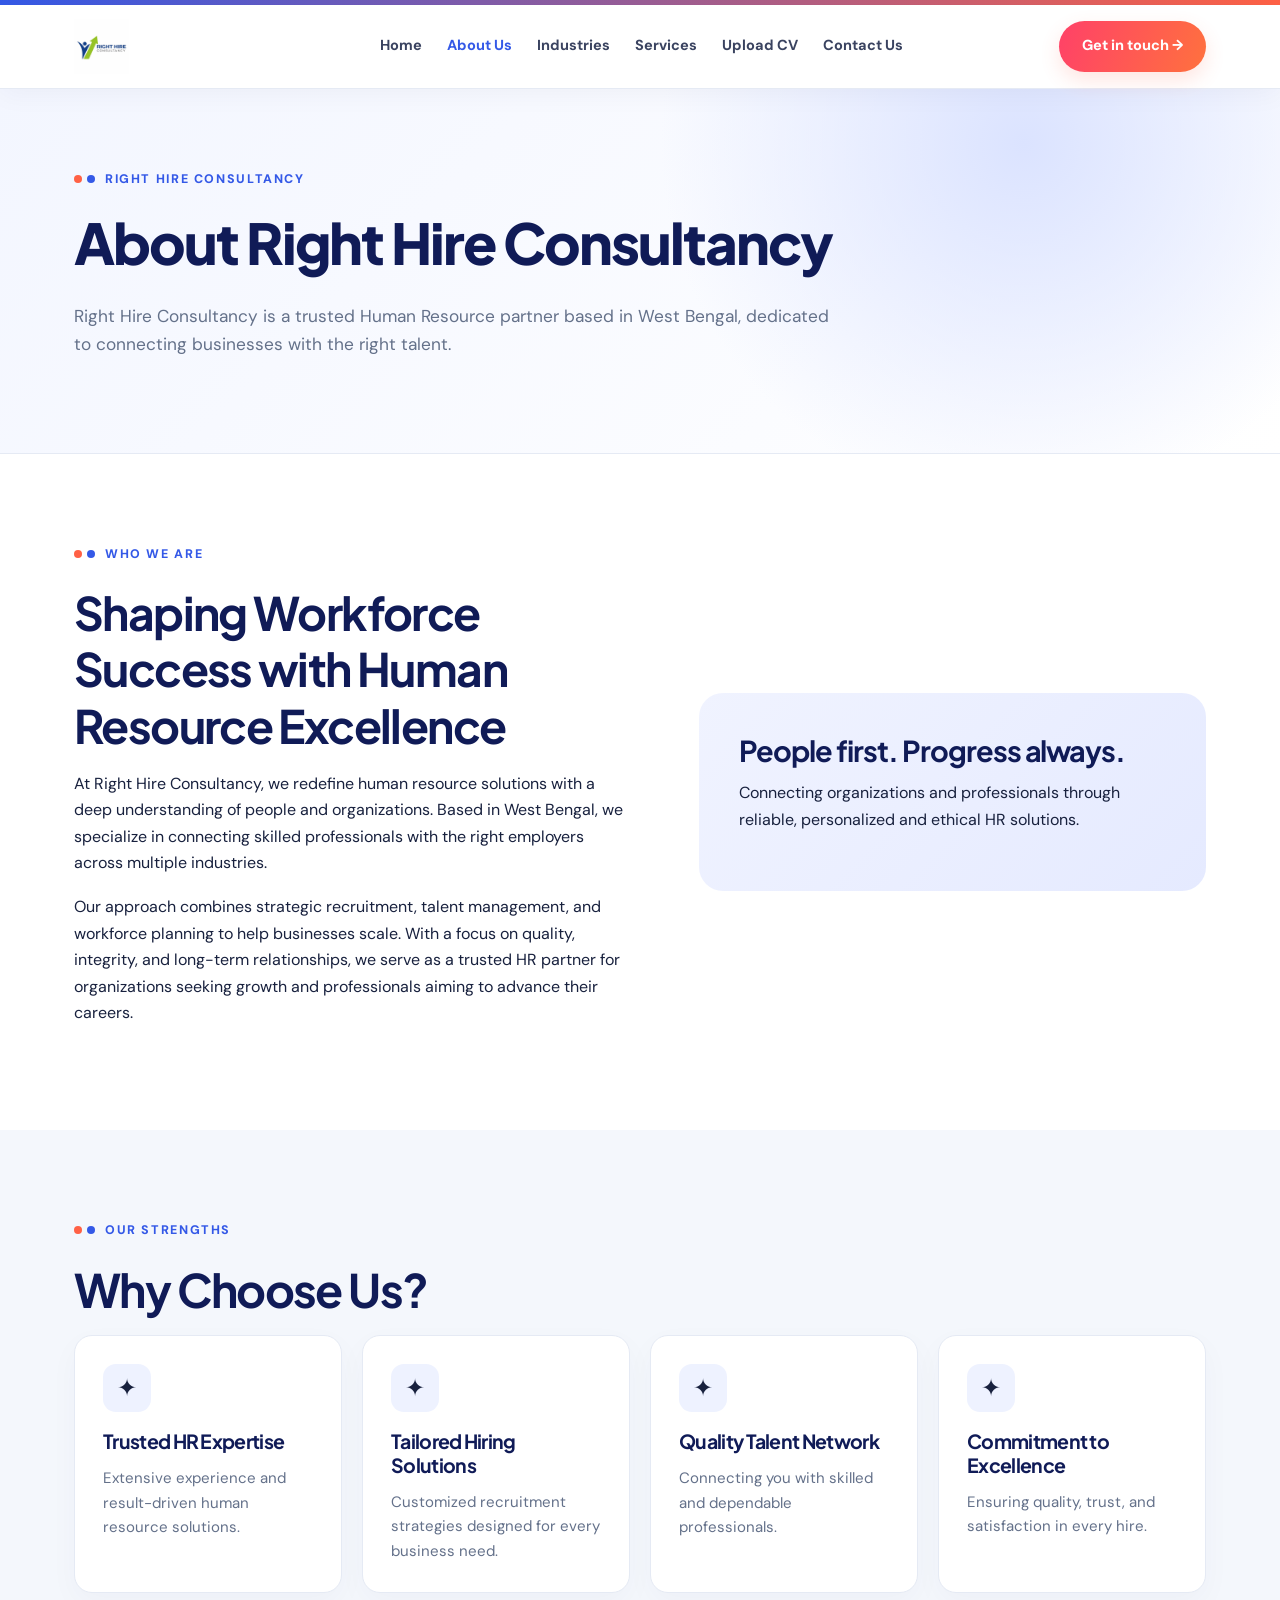
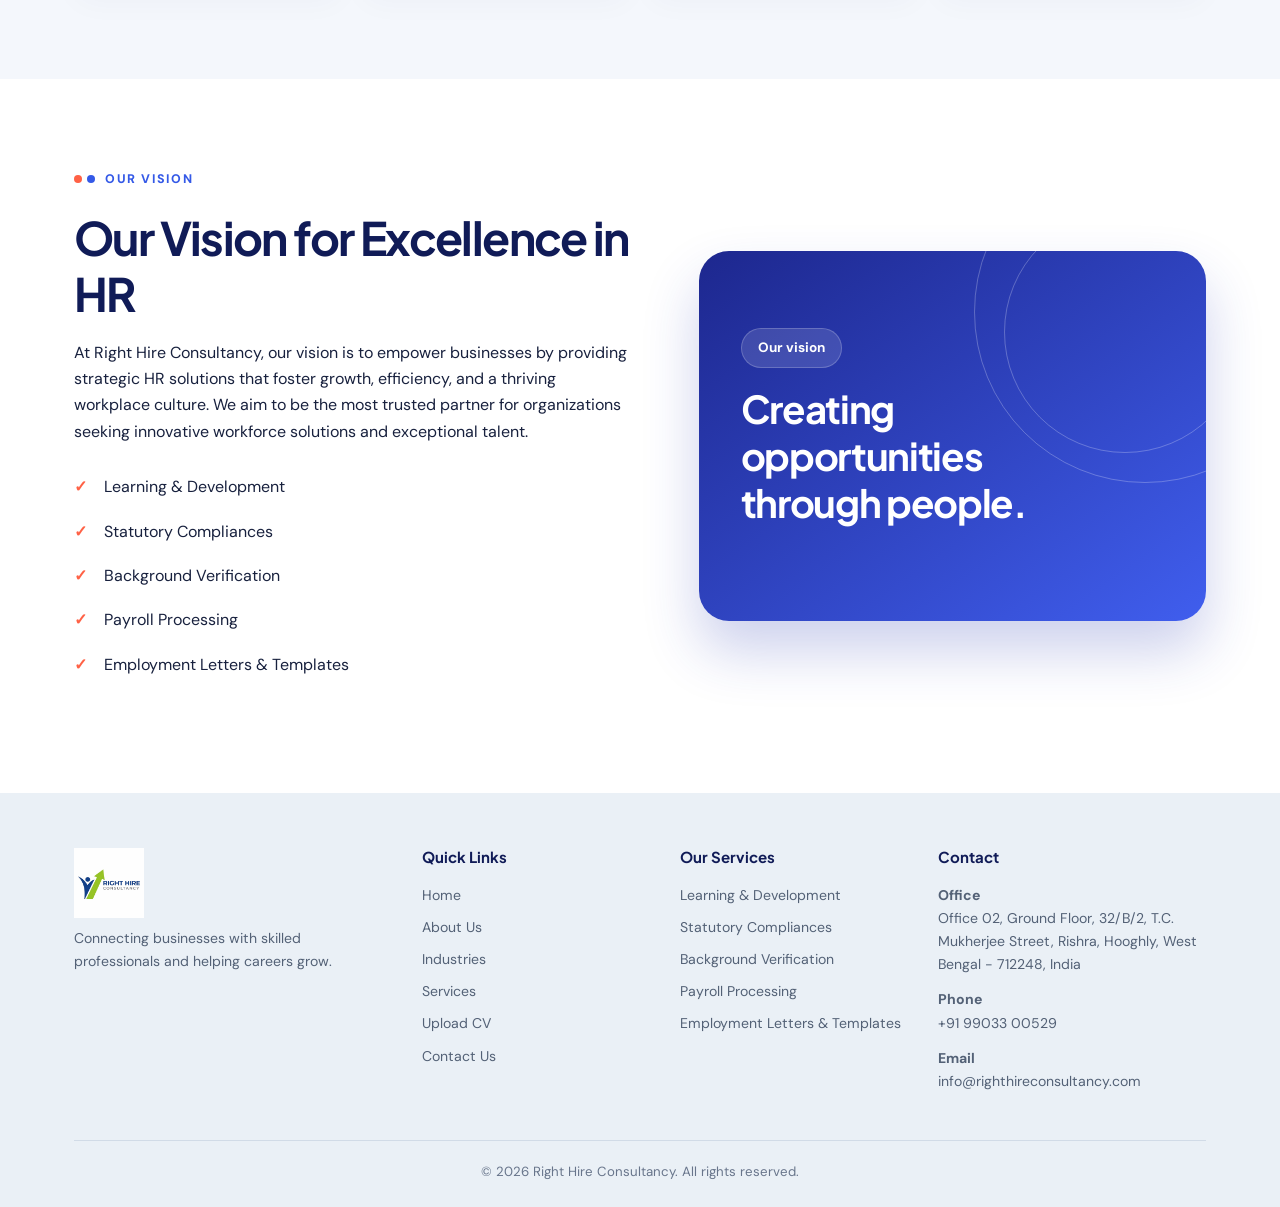
==== commit eebf6f32: "Add interactive service tabs and original contact details" ====
--- a/about.html
+++ b/about.html
@@ -1 +1 @@
-<!doctype html><html lang="en"><head><meta charset="utf-8"><meta name="viewport" content="width=device-width,initial-scale=1"><meta name="description" content="Right Hire Consultancy — HR solutions, recruitment, payroll, statutory compliance, learning and development and background verification."><title>About Us | Right Hire Consultancy</title><link rel="icon" href="logo.png"><link rel="stylesheet" href="style.css"></head><body><a class="skip" href="#main">Skip to content</a><div class="topline"></div><header class="header"><div class="header-inner"><a class="brand" href="index.html"><img src="logo.png" alt="Right Hire Consultancy"></a><button class="menu" aria-label="Toggle navigation" aria-expanded="false" aria-controls="nav">☰</button><nav class="nav" id="nav"><a href="index.html" class="">Home</a><a href="about.html" class="active">About Us</a><a href="industries.html" class="">Industries</a><a href="services.html" class="">Services</a><a href="upload-cv.html" class="">Upload CV</a><a href="contact.html" class="">Contact Us</a></nav><a class="btn" href="contact.html">Get in touch →</a></div></header><main id="main"><section class="page-hero"><div class="container"><div class="eyebrow">Right Hire Consultancy</div><h1>About Right Hire Consultancy</h1><p>Right Hire Consultancy is a trusted Human Resource partner based in West Bengal, dedicated to connecting businesses with the right talent.</p></div></section><section class="section"><div class="container split"><div><div class="eyebrow">Who we are</div><h2>Shaping Workforce Success with Human Resource Excellence</h2><p>At Right Hire Consultancy, we redefine human resource solutions with a deep understanding of people and organizations. Based in West Bengal, we specialize in connecting skilled professionals with the right employers across multiple industries.</p><p>Our approach combines strategic recruitment, talent management, and workforce planning to help businesses scale. With a focus on quality, integrity, and long-term relationships, we serve as a trusted HR partner for organizations seeking growth and professionals aiming to advance their careers.</p></div><div class="highlight"><h3>People first. Progress always.</h3><p>Connecting organizations and professionals through reliable, personalized and ethical HR solutions.</p></div></div></section><section class="section soft"><div class="container"><div class="eyebrow">Our strengths</div><h2>Why Choose Us?</h2><div class="grid four"><article class="card"><div class="symbol" aria-hidden="true">✦</div><h3>Trusted HR Expertise</h3><p>Extensive experience and result-driven human resource solutions.</p></article><article class="card"><div class="symbol" aria-hidden="true">✦</div><h3>Tailored Hiring Solutions</h3><p>Customized recruitment strategies designed for every business need.</p></article><article class="card"><div class="symbol" aria-hidden="true">✦</div><h3>Quality Talent Network</h3><p>Connecting you with skilled and dependable professionals.</p></article><article class="card"><div class="symbol" aria-hidden="true">✦</div><h3>Commitment to Excellence</h3><p>Ensuring quality, trust, and satisfaction in every hire.</p></article></div></div></section><section class="section"><div class="container split"><div><div class="eyebrow">Our vision</div><h2>Our Vision for Excellence in HR</h2><p>At Right Hire Consultancy, our vision is to empower businesses by providing strategic HR solutions that foster growth, efficiency, and a thriving workplace culture. We aim to be the most trusted partner for organizations seeking innovative workforce solutions and exceptional talent.</p><ul class="list-check"><li>Learning & Development</li><li>Statutory Compliances</li><li>Background Verification</li><li>Payroll Processing</li><li>Employment Letters & Templates</li></ul></div><div class="hero-art"><div class="art-chip">Our vision</div><h2>Creating opportunities through people.</h2></div></div></section></main><footer class="footer"><div class="container"><div class="footer-grid"><div><img src="logo.png" alt="Right Hire Consultancy"><p>Connecting businesses with skilled professionals and helping careers grow.</p></div><div><h4>Quick Links</h4><a href="index.html">Home</a><a href="about.html">About Us</a><a href="industries.html">Industries</a><a href="services.html">Services</a><a href="upload-cv.html">Upload CV</a><a href="contact.html">Contact Us</a></div><div><h4>Our Services</h4><a href="services.html#learning">Learning & Development</a><a href="services.html#compliance">Statutory Compliances</a><a href="services.html#verification">Background Verification</a><a href="services.html#payroll">Payroll Processing</a><a href="services.html#letters">Employment Letters & Templates</a></div><div><h4>Contact</h4><p>Right Hire Consultancy<br>Howrah, West Bengal, India</p><a href="contact.html">Send an enquiry →</a></div></div><div class="copyright">© <span id="year"></span> Right Hire Consultancy. All rights reserved.</div></div></footer><script src="script.js" defer></script></body></html>+<!doctype html><html lang="en"><head><meta charset="utf-8"><meta name="viewport" content="width=device-width,initial-scale=1"><meta name="description" content="Right Hire Consultancy — HR solutions, recruitment, payroll, statutory compliance, learning and development and background verification."><title>About Us | Right Hire Consultancy</title><link rel="icon" href="logo.png"><link rel="stylesheet" href="style.css"></head><body><a class="skip" href="#main">Skip to content</a><div class="topline"></div><header class="header"><div class="header-inner"><a class="brand" href="index.html"><img src="logo.png" alt="Right Hire Consultancy"></a><button class="menu" aria-label="Toggle navigation" aria-expanded="false" aria-controls="nav">☰</button><nav class="nav" id="nav"><a href="index.html" class="">Home</a><a href="about.html" class="active">About Us</a><a href="industries.html" class="">Industries</a><a href="services.html" class="">Services</a><a href="upload-cv.html" class="">Upload CV</a><a href="contact.html" class="">Contact Us</a></nav><a class="btn" href="contact.html">Get in touch →</a></div></header><main id="main"><section class="page-hero"><div class="container"><div class="eyebrow">Right Hire Consultancy</div><h1>About Right Hire Consultancy</h1><p>Right Hire Consultancy is a trusted Human Resource partner based in West Bengal, dedicated to connecting businesses with the right talent.</p></div></section><section class="section"><div class="container split"><div><div class="eyebrow">Who we are</div><h2>Shaping Workforce Success with Human Resource Excellence</h2><p>At Right Hire Consultancy, we redefine human resource solutions with a deep understanding of people and organizations. Based in West Bengal, we specialize in connecting skilled professionals with the right employers across multiple industries.</p><p>Our approach combines strategic recruitment, talent management, and workforce planning to help businesses scale. With a focus on quality, integrity, and long-term relationships, we serve as a trusted HR partner for organizations seeking growth and professionals aiming to advance their careers.</p></div><div class="highlight"><h3>People first. Progress always.</h3><p>Connecting organizations and professionals through reliable, personalized and ethical HR solutions.</p></div></div></section><section class="section soft"><div class="container"><div class="eyebrow">Our strengths</div><h2>Why Choose Us?</h2><div class="grid four"><article class="card"><div class="symbol" aria-hidden="true">✦</div><h3>Trusted HR Expertise</h3><p>Extensive experience and result-driven human resource solutions.</p></article><article class="card"><div class="symbol" aria-hidden="true">✦</div><h3>Tailored Hiring Solutions</h3><p>Customized recruitment strategies designed for every business need.</p></article><article class="card"><div class="symbol" aria-hidden="true">✦</div><h3>Quality Talent Network</h3><p>Connecting you with skilled and dependable professionals.</p></article><article class="card"><div class="symbol" aria-hidden="true">✦</div><h3>Commitment to Excellence</h3><p>Ensuring quality, trust, and satisfaction in every hire.</p></article></div></div></section><section class="section"><div class="container split"><div><div class="eyebrow">Our vision</div><h2>Our Vision for Excellence in HR</h2><p>At Right Hire Consultancy, our vision is to empower businesses by providing strategic HR solutions that foster growth, efficiency, and a thriving workplace culture. We aim to be the most trusted partner for organizations seeking innovative workforce solutions and exceptional talent.</p><ul class="list-check"><li>Learning & Development</li><li>Statutory Compliances</li><li>Background Verification</li><li>Payroll Processing</li><li>Employment Letters & Templates</li></ul></div><div class="hero-art"><div class="art-chip">Our vision</div><h2>Creating opportunities through people.</h2></div></div></section></main><footer class="footer"><div class="container"><div class="footer-grid"><div><img src="logo.png" alt="Right Hire Consultancy"><p>Connecting businesses with skilled professionals and helping careers grow.</p></div><div><h4>Quick Links</h4><a href="index.html">Home</a><a href="about.html">About Us</a><a href="industries.html">Industries</a><a href="services.html">Services</a><a href="upload-cv.html">Upload CV</a><a href="contact.html">Contact Us</a></div><div><h4>Our Services</h4><a href="services.html#learning">Learning & Development</a><a href="services.html#compliance">Statutory Compliances</a><a href="services.html#verification">Background Verification</a><a href="services.html#payroll">Payroll Processing</a><a href="services.html#letters">Employment Letters & Templates</a></div><div><h4>Contact</h4><p><strong>Office</strong><br>Office 02, Ground Floor, 32/B/2, T.C. Mukherjee Street, Rishra, Hooghly, West Bengal - 712248, India</p><p><strong>Phone</strong><br><a href="tel:+919903300529">+91 99033 00529</a></p><p><strong>Email</strong><br><a href="mailto:info@righthireconsultancy.com">info@righthireconsultancy.com</a></p></div></div><div class="copyright">© <span id="year"></span> Right Hire Consultancy. All rights reserved.</div></div></footer><script src="script.js" defer></script></body></html>
--- a/style.css
+++ b/style.css
@@ -1,2 +1,3 @@
 @import url('https://fonts.googleapis.com/css2?family=DM+Sans:wght@400;500;600;700&family=Plus+Jakarta+Sans:wght@400;500;600;700;800&display=swap');
-:root{--navy:#101b57;--blue:#3459e7;--indigo:#292fb5;--orange:#ff6145;--ink:#18213e;--muted:#64718a;--soft:#f4f7fc;--line:#e5eaf4}*{box-sizing:border-box}html{scroll-behavior:smooth}body{margin:0;color:var(--ink);font:16px/1.65 'DM Sans',Arial,sans-serif;background:white}h1,h2,h3,h4{font-family:'Plus Jakarta Sans',sans-serif;line-height:1.22;color:var(--navy);letter-spacing:-.035em}h1{font-size:clamp(2.65rem,5.3vw,5.2rem);margin:0 0 24px;font-weight:800}h2{font-size:clamp(2rem,3.6vw,3.3rem);margin:0 0 18px}h3{font-size:1.22rem;margin:0 0 12px}p{margin:0 0 18px}a{color:inherit;text-decoration:none}button,input,textarea{font:inherit}button{cursor:pointer}.container{max-width:1180px;margin:auto;padding:0 24px}.topline{height:5px;background:linear-gradient(90deg,var(--blue),var(--orange))}.header{position:sticky;top:0;z-index:30;background:#fff;border-bottom:1px solid var(--line);box-shadow:0 6px 25px #1b25500a}.header-inner{max-width:1180px;padding:14px 24px;margin:auto;display:flex;align-items:center;justify-content:space-between;gap:25px}.brand{display:flex;align-items:center;gap:10px}.brand img{width:150px;max-height:55px;object-fit:contain;object-position:left}.nav{display:flex;align-items:center;gap:25px}.nav a{font-size:.91rem;font-weight:700;color:#3a4360}.nav a:hover,.nav a.active{color:var(--blue)}.btn{display:inline-flex;align-items:center;justify-content:center;gap:9px;padding:13px 23px;border:0;border-radius:999px;background:linear-gradient(110deg,#ff4168,#ff713e);color:#fff!important;font-weight:800;font-size:.91rem;box-shadow:0 8px 20px #ff5b4329;transition:transform .2s}.btn:hover{transform:translateY(-2px)}.btn.outline{background:#fff;color:var(--navy)!important;border:1px solid #d8deeb;box-shadow:none}.menu{display:none;border:0;background:#f1f4ff;padding:9px 13px;border-radius:8px;color:var(--navy);font-size:24px}.hero{background:radial-gradient(circle at 90% 20%,#d9e2ff 0,transparent 32%),linear-gradient(130deg,#f7f9ff 5%,#fff 67%);padding:92px 0 80px;overflow:hidden}.hero-grid,.split{display:grid;grid-template-columns:1.05fr .95fr;align-items:center;gap:64px}.eyebrow{display:inline-flex;align-items:center;gap:8px;color:var(--blue);font-size:.78rem;letter-spacing:.13em;text-transform:uppercase;font-weight:800;margin-bottom:20px}.eyebrow:before{content:'';width:8px;height:8px;border-radius:50%;background:var(--orange);box-shadow:13px 0 0 var(--blue);margin-right:15px}.lead{font-size:1.12rem;color:var(--muted);max-width:620px}.hero h1 span{color:var(--blue)}.actions{display:flex;flex-wrap:wrap;gap:12px;margin-top:28px}.hero-art{min-height:370px;border-radius:30px;background:linear-gradient(145deg,#1d278e,#405eee);padding:42px;color:#fff;position:relative;box-shadow:0 30px 55px #2638b03b;display:flex;flex-direction:column;justify-content:center;overflow:hidden}.hero-art:before,.hero-art:after{content:'';position:absolute;border:1px solid #ffffff40;border-radius:50%;width:340px;height:340px;right:-110px;top:-110px}.hero-art:after{width:240px;height:240px;right:-40px;top:-40px}.hero-art h2{color:white;position:relative;font-size:2.4rem;max-width:340px}.hero-art p{position:relative;color:#dbe4ff}.art-chip{position:relative;align-self:flex-start;background:#ffffff22;border:1px solid #ffffff33;border-radius:999px;padding:8px 16px;font-size:.85rem;font-weight:700;margin-bottom:18px}.section{padding:86px 0}.section.soft{background:var(--soft)}.section.center{text-align:center}.section.center .lead{margin:0 auto 36px}.section-head{display:flex;justify-content:space-between;align-items:end;gap:25px;margin-bottom:30px}.grid{display:grid;gap:20px}.grid.three{grid-template-columns:repeat(3,1fr)}.grid.four{grid-template-columns:repeat(4,1fr)}.card{padding:28px;background:white;border:1px solid var(--line);border-radius:18px;box-shadow:0 10px 30px #1c2d5608}.card p{color:var(--muted);font-size:.94rem;margin:0}.card .symbol{width:48px;height:48px;display:grid;place-items:center;background:#eef2ff;border-radius:13px;font-size:24px;margin-bottom:18px}.card a.more{display:inline-block;color:var(--blue);font-weight:800;font-size:.9rem;margin-top:18px}.band{background:linear-gradient(120deg,#171c88,#3546d3);color:#fff;padding:50px 0}.band h2,.band p{color:white}.band .container{display:flex;align-items:center;justify-content:space-between;gap:30px}.page-hero{padding:76px 0;background:radial-gradient(circle at 80% 15%,#dbe3ff,transparent 34%),linear-gradient(135deg,#f3f6ff,#fff);border-bottom:1px solid var(--line)}.page-hero h1{font-size:clamp(2.5rem,4.4vw,4rem)}.page-hero p{max-width:760px;color:var(--muted);font-size:1.08rem}.list-check{list-style:none;padding:0;margin:20px 0}.list-check li{padding:9px 0 9px 30px;position:relative}.list-check li:before{content:'✓';position:absolute;left:0;color:var(--orange);font-weight:900}.highlight{background:linear-gradient(135deg,#f0f3ff,#e5eaff);padding:40px;border-radius:24px}.highlight h3{font-size:1.8rem}.service-nav{display:flex;flex-wrap:wrap;gap:10px;margin-bottom:32px}.service-nav a{padding:8px 14px;background:#f0f3ff;border-radius:30px;font-size:.84rem;color:var(--navy);font-weight:700}.service-block{padding:52px 0;border-bottom:1px solid var(--line);scroll-margin-top:100px}.service-block:nth-child(even){background:#f8faff}.service-block h2{font-size:2.15rem}.service-block .grid{margin-top:25px}.service-block .card{padding:22px}.faq{margin-top:28px}.faq details{padding:15px 0;border-bottom:1px solid #dfe4ed}.faq summary{cursor:pointer;color:var(--navy);font-weight:700}.faq p{padding:12px 0 0;color:var(--muted)}.form{background:#fff;padding:32px;border-radius:20px;border:1px solid var(--line);box-shadow:0 16px 50px #15255010}.form-grid{display:grid;grid-template-columns:1fr 1fr;gap:18px}.field{display:flex;flex-direction:column;gap:6px;margin-bottom:16px}.field label{font-size:.88rem;font-weight:700;color:var(--navy)}.field input,.field textarea{width:100%;padding:13px 14px;border:1px solid #d7dfed;border-radius:9px;outline:none;background:#fbfcff}.field input:focus,.field textarea:focus{border-color:var(--blue)}.notice{padding:13px 17px;background:#fff6e9;border:1px solid #ffe2b8;border-radius:10px;font-size:.89rem;color:#795221}.footer{background:#eaf0f6;padding:55px 0 24px}.footer-grid{display:grid;grid-template-columns:1.4fr 1fr 1fr 1.2fr;gap:35px}.footer img{width:135px;max-height:70px;object-fit:contain;object-position:left}.footer h4{font-size:.94rem;letter-spacing:0;margin:0 0 17px}.footer p,.footer a{font-size:.88rem;color:#536176}.footer a{display:block;margin-bottom:9px}.copyright{border-top:1px solid #d1dbe7;margin-top:35px;padding-top:20px;text-align:center;font-size:.83rem;color:#68758b}.skip{position:absolute;left:-9999px}.skip:focus{left:10px;top:10px;z-index:100;background:white;padding:8px}@media(max-width:900px){.grid.four{grid-template-columns:repeat(2,1fr)}.grid.three{grid-template-columns:repeat(2,1fr)}.hero-grid,.split{grid-template-columns:1fr;gap:28px}.hero{padding:60px 0}.hero-art{min-height:270px}.footer-grid{grid-template-columns:repeat(2,1fr)}.menu{display:block}.nav{display:none;position:absolute;top:80px;left:0;right:0;background:white;flex-direction:column;align-items:stretch;padding:18px 24px;box-shadow:0 16px 20px #12204b18}.nav.open{display:flex}.header-inner>.btn{display:none}}@media(max-width:580px){.section{padding:58px 0}.page-hero{padding:54px 0}.grid.three,.grid.four,.footer-grid,.form-grid{grid-template-columns:1fr}.band .container,.section-head{align-items:flex-start;flex-direction:column}.hero-art{padding:28px}.hero-art h2{font-size:1.8rem}.form{padding:22px}.container{padding:0 19px}}+:root{--navy:#101b57;--blue:#3459e7;--indigo:#292fb5;--orange:#ff6145;--ink:#18213e;--muted:#64718a;--soft:#f4f7fc;--line:#e5eaf4}*{box-sizing:border-box}html{scroll-behavior:smooth}body{margin:0;color:var(--ink);font:16px/1.65 'DM Sans',Arial,sans-serif;background:white}h1,h2,h3,h4{font-family:'Plus Jakarta Sans',sans-serif;line-height:1.22;color:var(--navy);letter-spacing:-.035em}h1{font-size:clamp(2.65rem,5.3vw,5.2rem);margin:0 0 24px;font-weight:800}h2{font-size:clamp(2rem,3.6vw,3.3rem);margin:0 0 18px}h3{font-size:1.22rem;margin:0 0 12px}p{margin:0 0 18px}a{color:inherit;text-decoration:none}button,input,textarea{font:inherit}button{cursor:pointer}.container{max-width:1180px;margin:auto;padding:0 24px}.topline{height:5px;background:linear-gradient(90deg,var(--blue),var(--orange))}.header{position:sticky;top:0;z-index:30;background:#fff;border-bottom:1px solid var(--line);box-shadow:0 6px 25px #1b25500a}.header-inner{max-width:1180px;padding:14px 24px;margin:auto;display:flex;align-items:center;justify-content:space-between;gap:25px}.brand{display:flex;align-items:center;gap:10px}.brand img{width:150px;max-height:55px;object-fit:contain;object-position:left}.nav{display:flex;align-items:center;gap:25px}.nav a{font-size:.91rem;font-weight:700;color:#3a4360}.nav a:hover,.nav a.active{color:var(--blue)}.btn{display:inline-flex;align-items:center;justify-content:center;gap:9px;padding:13px 23px;border:0;border-radius:999px;background:linear-gradient(110deg,#ff4168,#ff713e);color:#fff!important;font-weight:800;font-size:.91rem;box-shadow:0 8px 20px #ff5b4329;transition:transform .2s}.btn:hover{transform:translateY(-2px)}.btn.outline{background:#fff;color:var(--navy)!important;border:1px solid #d8deeb;box-shadow:none}.menu{display:none;border:0;background:#f1f4ff;padding:9px 13px;border-radius:8px;color:var(--navy);font-size:24px}.hero{background:radial-gradient(circle at 90% 20%,#d9e2ff 0,transparent 32%),linear-gradient(130deg,#f7f9ff 5%,#fff 67%);padding:92px 0 80px;overflow:hidden}.hero-grid,.split{display:grid;grid-template-columns:1.05fr .95fr;align-items:center;gap:64px}.eyebrow{display:inline-flex;align-items:center;gap:8px;color:var(--blue);font-size:.78rem;letter-spacing:.13em;text-transform:uppercase;font-weight:800;margin-bottom:20px}.eyebrow:before{content:'';width:8px;height:8px;border-radius:50%;background:var(--orange);box-shadow:13px 0 0 var(--blue);margin-right:15px}.lead{font-size:1.12rem;color:var(--muted);max-width:620px}.hero h1 span{color:var(--blue)}.actions{display:flex;flex-wrap:wrap;gap:12px;margin-top:28px}.hero-art{min-height:370px;border-radius:30px;background:linear-gradient(145deg,#1d278e,#405eee);padding:42px;color:#fff;position:relative;box-shadow:0 30px 55px #2638b03b;display:flex;flex-direction:column;justify-content:center;overflow:hidden}.hero-art:before,.hero-art:after{content:'';position:absolute;border:1px solid #ffffff40;border-radius:50%;width:340px;height:340px;right:-110px;top:-110px}.hero-art:after{width:240px;height:240px;right:-40px;top:-40px}.hero-art h2{color:white;position:relative;font-size:2.4rem;max-width:340px}.hero-art p{position:relative;color:#dbe4ff}.art-chip{position:relative;align-self:flex-start;background:#ffffff22;border:1px solid #ffffff33;border-radius:999px;padding:8px 16px;font-size:.85rem;font-weight:700;margin-bottom:18px}.section{padding:86px 0}.section.soft{background:var(--soft)}.section.center{text-align:center}.section.center .lead{margin:0 auto 36px}.section-head{display:flex;justify-content:space-between;align-items:end;gap:25px;margin-bottom:30px}.grid{display:grid;gap:20px}.grid.three{grid-template-columns:repeat(3,1fr)}.grid.four{grid-template-columns:repeat(4,1fr)}.card{padding:28px;background:white;border:1px solid var(--line);border-radius:18px;box-shadow:0 10px 30px #1c2d5608}.card p{color:var(--muted);font-size:.94rem;margin:0}.card .symbol{width:48px;height:48px;display:grid;place-items:center;background:#eef2ff;border-radius:13px;font-size:24px;margin-bottom:18px}.card a.more{display:inline-block;color:var(--blue);font-weight:800;font-size:.9rem;margin-top:18px}.band{background:linear-gradient(120deg,#171c88,#3546d3);color:#fff;padding:50px 0}.band h2,.band p{color:white}.band .container{display:flex;align-items:center;justify-content:space-between;gap:30px}.page-hero{padding:76px 0;background:radial-gradient(circle at 80% 15%,#dbe3ff,transparent 34%),linear-gradient(135deg,#f3f6ff,#fff);border-bottom:1px solid var(--line)}.page-hero h1{font-size:clamp(2.5rem,4.4vw,4rem)}.page-hero p{max-width:760px;color:var(--muted);font-size:1.08rem}.list-check{list-style:none;padding:0;margin:20px 0}.list-check li{padding:9px 0 9px 30px;position:relative}.list-check li:before{content:'✓';position:absolute;left:0;color:var(--orange);font-weight:900}.highlight{background:linear-gradient(135deg,#f0f3ff,#e5eaff);padding:40px;border-radius:24px}.highlight h3{font-size:1.8rem}.service-nav{display:flex;flex-wrap:wrap;gap:10px;margin-bottom:32px}.service-nav a{padding:8px 14px;background:#f0f3ff;border-radius:30px;font-size:.84rem;color:var(--navy);font-weight:700}.service-block{padding:52px 0;border-bottom:1px solid var(--line);scroll-margin-top:100px}.service-block:nth-child(even){background:#f8faff}.service-block h2{font-size:2.15rem}.service-block .grid{margin-top:25px}.service-block .card{padding:22px}.faq{margin-top:28px}.faq details{padding:15px 0;border-bottom:1px solid #dfe4ed}.faq summary{cursor:pointer;color:var(--navy);font-weight:700}.faq p{padding:12px 0 0;color:var(--muted)}.form{background:#fff;padding:32px;border-radius:20px;border:1px solid var(--line);box-shadow:0 16px 50px #15255010}.form-grid{display:grid;grid-template-columns:1fr 1fr;gap:18px}.field{display:flex;flex-direction:column;gap:6px;margin-bottom:16px}.field label{font-size:.88rem;font-weight:700;color:var(--navy)}.field input,.field textarea{width:100%;padding:13px 14px;border:1px solid #d7dfed;border-radius:9px;outline:none;background:#fbfcff}.field input:focus,.field textarea:focus{border-color:var(--blue)}.notice{padding:13px 17px;background:#fff6e9;border:1px solid #ffe2b8;border-radius:10px;font-size:.89rem;color:#795221}.footer{background:#eaf0f6;padding:55px 0 24px}.footer-grid{display:grid;grid-template-columns:1.4fr 1fr 1fr 1.2fr;gap:35px}.footer img{width:135px;max-height:70px;object-fit:contain;object-position:left}.footer h4{font-size:.94rem;letter-spacing:0;margin:0 0 17px}.footer p,.footer a{font-size:.88rem;color:#536176}.footer a{display:block;margin-bottom:9px}.copyright{border-top:1px solid #d1dbe7;margin-top:35px;padding-top:20px;text-align:center;font-size:.83rem;color:#68758b}.skip{position:absolute;left:-9999px}.skip:focus{left:10px;top:10px;z-index:100;background:white;padding:8px}@media(max-width:900px){.grid.four{grid-template-columns:repeat(2,1fr)}.grid.three{grid-template-columns:repeat(2,1fr)}.hero-grid,.split{grid-template-columns:1fr;gap:28px}.hero{padding:60px 0}.hero-art{min-height:270px}.footer-grid{grid-template-columns:repeat(2,1fr)}.menu{display:block}.nav{display:none;position:absolute;top:80px;left:0;right:0;background:white;flex-direction:column;align-items:stretch;padding:18px 24px;box-shadow:0 16px 20px #12204b18}.nav.open{display:flex}.header-inner>.btn{display:none}}@media(max-width:580px){.section{padding:58px 0}.page-hero{padding:54px 0}.grid.three,.grid.four,.footer-grid,.form-grid{grid-template-columns:1fr}.band .container,.section-head{align-items:flex-start;flex-direction:column}.hero-art{padding:28px}.hero-art h2{font-size:1.8rem}.form{padding:22px}.container{padding:0 19px}}
+.service-tab{border:1px solid #dce3f4;background:#fff;color:var(--navy);padding:13px 17px;border-radius:13px;font-size:.9rem;font-weight:800;line-height:1.3;transition:background .18s,color .18s,box-shadow .18s;cursor:pointer}.service-tab:hover{background:#edf2ff}.service-tab.active,.service-tab[aria-selected="true"]{background:var(--indigo);border-color:var(--indigo);color:#fff;box-shadow:0 8px 20px #292fb52b}.service-panel[hidden]{display:none!important}.service-panel{animation:serviceReveal .24s ease}@keyframes serviceReveal{from{opacity:.4;transform:translateY(8px)}to{opacity:1;transform:none}}.footer .footer-grid>div:last-child a{overflow-wrap:anywhere}.footer .footer-grid>div:last-child p{margin-bottom:12px}@media(max-width:580px){.service-nav{display:grid;grid-template-columns:1fr}.service-tab{text-align:left}}
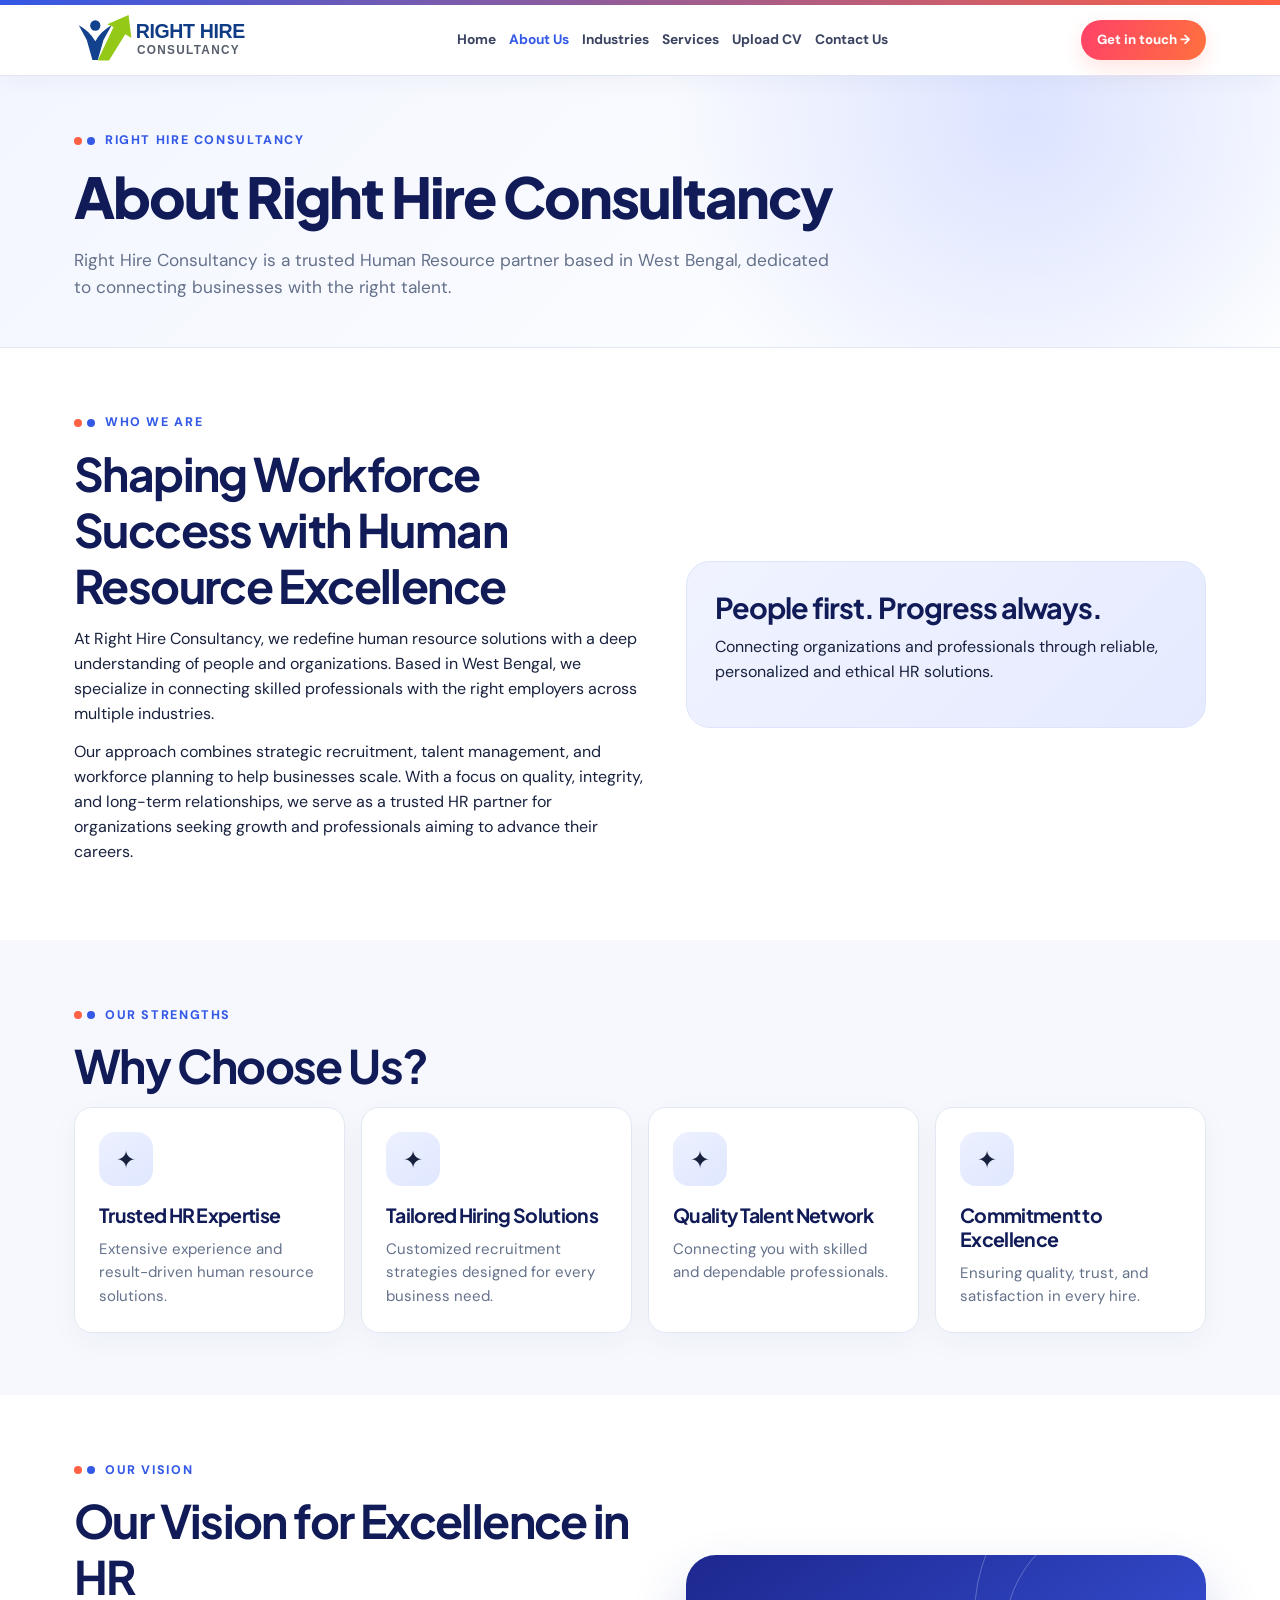
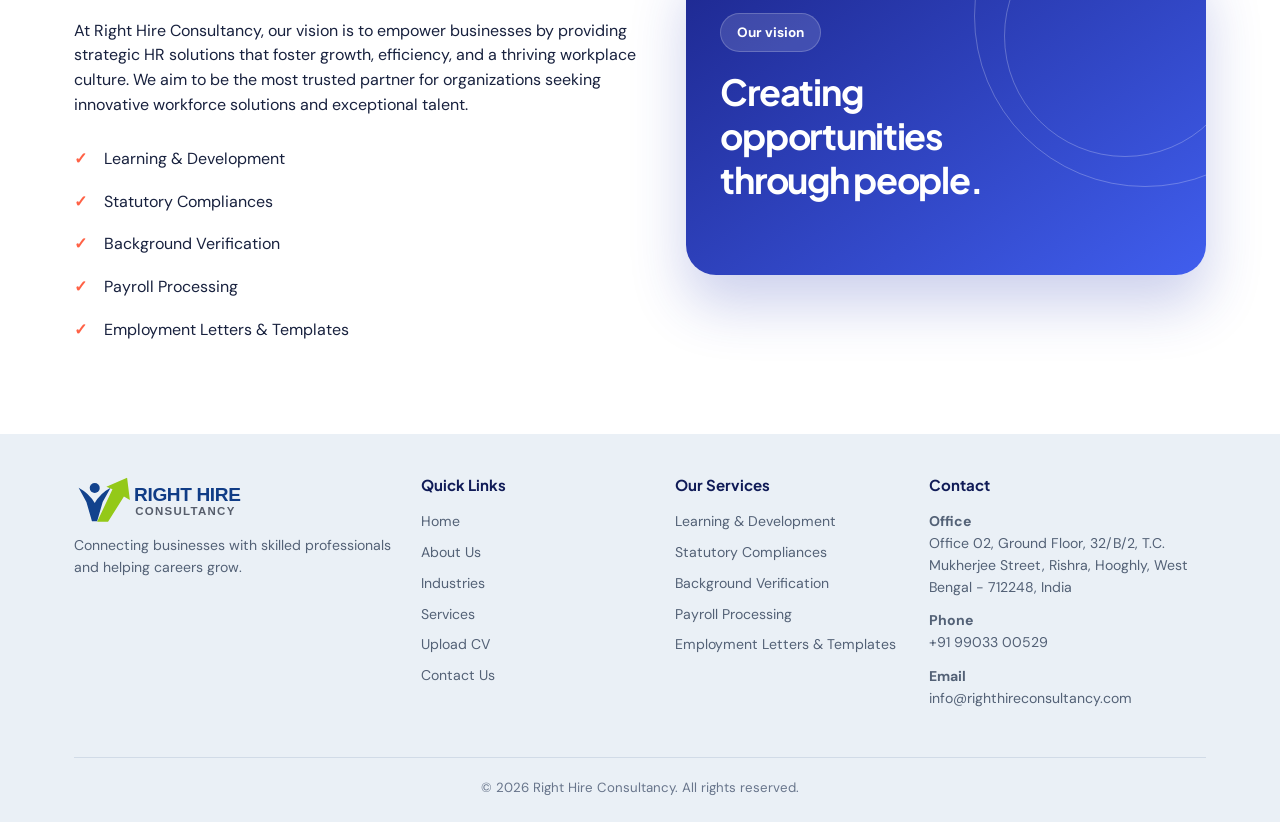
==== commit 90f52104: "Use legible new header and footer logo" ====
--- a/about.html
+++ b/about.html
@@ -1 +1 @@
-<!doctype html><html lang="en"><head><meta charset="utf-8"><meta name="viewport" content="width=device-width,initial-scale=1"><meta name="description" content="Right Hire Consultancy — HR solutions, recruitment, payroll, statutory compliance, learning and development and background verification."><title>About Us | Right Hire Consultancy</title><link rel="icon" href="logo.png"><link rel="stylesheet" href="style.css"></head><body><a class="skip" href="#main">Skip to content</a><div class="topline"></div><header class="header"><div class="header-inner"><a class="brand" href="index.html"><img src="logo.png" alt="Right Hire Consultancy"></a><button class="menu" aria-label="Toggle navigation" aria-expanded="false" aria-controls="nav">☰</button><nav class="nav" id="nav"><a href="index.html" class="">Home</a><a href="about.html" class="active">About Us</a><a href="industries.html" class="">Industries</a><a href="services.html" class="">Services</a><a href="upload-cv.html" class="">Upload CV</a><a href="contact.html" class="">Contact Us</a></nav><a class="btn" href="contact.html">Get in touch →</a></div></header><main id="main"><section class="page-hero"><div class="container"><div class="eyebrow">Right Hire Consultancy</div><h1>About Right Hire Consultancy</h1><p>Right Hire Consultancy is a trusted Human Resource partner based in West Bengal, dedicated to connecting businesses with the right talent.</p></div></section><section class="section"><div class="container split"><div><div class="eyebrow">Who we are</div><h2>Shaping Workforce Success with Human Resource Excellence</h2><p>At Right Hire Consultancy, we redefine human resource solutions with a deep understanding of people and organizations. Based in West Bengal, we specialize in connecting skilled professionals with the right employers across multiple industries.</p><p>Our approach combines strategic recruitment, talent management, and workforce planning to help businesses scale. With a focus on quality, integrity, and long-term relationships, we serve as a trusted HR partner for organizations seeking growth and professionals aiming to advance their careers.</p></div><div class="highlight"><h3>People first. Progress always.</h3><p>Connecting organizations and professionals through reliable, personalized and ethical HR solutions.</p></div></div></section><section class="section soft"><div class="container"><div class="eyebrow">Our strengths</div><h2>Why Choose Us?</h2><div class="grid four"><article class="card"><div class="symbol" aria-hidden="true">✦</div><h3>Trusted HR Expertise</h3><p>Extensive experience and result-driven human resource solutions.</p></article><article class="card"><div class="symbol" aria-hidden="true">✦</div><h3>Tailored Hiring Solutions</h3><p>Customized recruitment strategies designed for every business need.</p></article><article class="card"><div class="symbol" aria-hidden="true">✦</div><h3>Quality Talent Network</h3><p>Connecting you with skilled and dependable professionals.</p></article><article class="card"><div class="symbol" aria-hidden="true">✦</div><h3>Commitment to Excellence</h3><p>Ensuring quality, trust, and satisfaction in every hire.</p></article></div></div></section><section class="section"><div class="container split"><div><div class="eyebrow">Our vision</div><h2>Our Vision for Excellence in HR</h2><p>At Right Hire Consultancy, our vision is to empower businesses by providing strategic HR solutions that foster growth, efficiency, and a thriving workplace culture. We aim to be the most trusted partner for organizations seeking innovative workforce solutions and exceptional talent.</p><ul class="list-check"><li>Learning & Development</li><li>Statutory Compliances</li><li>Background Verification</li><li>Payroll Processing</li><li>Employment Letters & Templates</li></ul></div><div class="hero-art"><div class="art-chip">Our vision</div><h2>Creating opportunities through people.</h2></div></div></section></main><footer class="footer"><div class="container"><div class="footer-grid"><div><img src="logo.png" alt="Right Hire Consultancy"><p>Connecting businesses with skilled professionals and helping careers grow.</p></div><div><h4>Quick Links</h4><a href="index.html">Home</a><a href="about.html">About Us</a><a href="industries.html">Industries</a><a href="services.html">Services</a><a href="upload-cv.html">Upload CV</a><a href="contact.html">Contact Us</a></div><div><h4>Our Services</h4><a href="services.html#learning">Learning & Development</a><a href="services.html#compliance">Statutory Compliances</a><a href="services.html#verification">Background Verification</a><a href="services.html#payroll">Payroll Processing</a><a href="services.html#letters">Employment Letters & Templates</a></div><div><h4>Contact</h4><p><strong>Office</strong><br>Office 02, Ground Floor, 32/B/2, T.C. Mukherjee Street, Rishra, Hooghly, West Bengal - 712248, India</p><p><strong>Phone</strong><br><a href="tel:+919903300529">+91 99033 00529</a></p><p><strong>Email</strong><br><a href="mailto:info@righthireconsultancy.com">info@righthireconsultancy.com</a></p></div></div><div class="copyright">© <span id="year"></span> Right Hire Consultancy. All rights reserved.</div></div></footer><script src="script.js" defer></script></body></html>+<!doctype html><html lang="en"><head><meta charset="utf-8"><meta name="viewport" content="width=device-width,initial-scale=1"><meta name="description" content="Right Hire Consultancy — HR solutions, recruitment, payroll, statutory compliance, learning and development and background verification."><title>About Us | Right Hire Consultancy</title><link rel="icon" href="logo.png"><link rel="stylesheet" href="style.css"></head><body><a class="skip" href="#main">Skip to content</a><div class="topline"></div><header class="header"><div class="header-inner"><a class="brand" href="index.html"><img src="logo-header.svg" alt="Right Hire Consultancy"></a><button class="menu" aria-label="Toggle navigation" aria-expanded="false" aria-controls="nav">☰</button><nav class="nav" id="nav"><a href="index.html" class="">Home</a><a href="about.html" class="active">About Us</a><a href="industries.html" class="">Industries</a><a href="services.html" class="">Services</a><a href="upload-cv.html" class="">Upload CV</a><a href="contact.html" class="">Contact Us</a></nav><a class="btn" href="contact.html">Get in touch →</a></div></header><main id="main"><section class="page-hero"><div class="container"><div class="eyebrow">Right Hire Consultancy</div><h1>About Right Hire Consultancy</h1><p>Right Hire Consultancy is a trusted Human Resource partner based in West Bengal, dedicated to connecting businesses with the right talent.</p></div></section><section class="section"><div class="container split"><div><div class="eyebrow">Who we are</div><h2>Shaping Workforce Success with Human Resource Excellence</h2><p>At Right Hire Consultancy, we redefine human resource solutions with a deep understanding of people and organizations. Based in West Bengal, we specialize in connecting skilled professionals with the right employers across multiple industries.</p><p>Our approach combines strategic recruitment, talent management, and workforce planning to help businesses scale. With a focus on quality, integrity, and long-term relationships, we serve as a trusted HR partner for organizations seeking growth and professionals aiming to advance their careers.</p></div><div class="highlight"><h3>People first. Progress always.</h3><p>Connecting organizations and professionals through reliable, personalized and ethical HR solutions.</p></div></div></section><section class="section soft"><div class="container"><div class="eyebrow">Our strengths</div><h2>Why Choose Us?</h2><div class="grid four"><article class="card"><div class="symbol" aria-hidden="true">✦</div><h3>Trusted HR Expertise</h3><p>Extensive experience and result-driven human resource solutions.</p></article><article class="card"><div class="symbol" aria-hidden="true">✦</div><h3>Tailored Hiring Solutions</h3><p>Customized recruitment strategies designed for every business need.</p></article><article class="card"><div class="symbol" aria-hidden="true">✦</div><h3>Quality Talent Network</h3><p>Connecting you with skilled and dependable professionals.</p></article><article class="card"><div class="symbol" aria-hidden="true">✦</div><h3>Commitment to Excellence</h3><p>Ensuring quality, trust, and satisfaction in every hire.</p></article></div></div></section><section class="section"><div class="container split"><div><div class="eyebrow">Our vision</div><h2>Our Vision for Excellence in HR</h2><p>At Right Hire Consultancy, our vision is to empower businesses by providing strategic HR solutions that foster growth, efficiency, and a thriving workplace culture. We aim to be the most trusted partner for organizations seeking innovative workforce solutions and exceptional talent.</p><ul class="list-check"><li>Learning & Development</li><li>Statutory Compliances</li><li>Background Verification</li><li>Payroll Processing</li><li>Employment Letters & Templates</li></ul></div><div class="hero-art"><div class="art-chip">Our vision</div><h2>Creating opportunities through people.</h2></div></div></section></main><footer class="footer"><div class="container"><div class="footer-grid"><div><img src="logo-header.svg" alt="Right Hire Consultancy"><p>Connecting businesses with skilled professionals and helping careers grow.</p></div><div><h4>Quick Links</h4><a href="index.html">Home</a><a href="about.html">About Us</a><a href="industries.html">Industries</a><a href="services.html">Services</a><a href="upload-cv.html">Upload CV</a><a href="contact.html">Contact Us</a></div><div><h4>Our Services</h4><a href="services.html#learning">Learning & Development</a><a href="services.html#compliance">Statutory Compliances</a><a href="services.html#verification">Background Verification</a><a href="services.html#payroll">Payroll Processing</a><a href="services.html#letters">Employment Letters & Templates</a></div><div><h4>Contact</h4><p><strong>Office</strong><br>Office 02, Ground Floor, 32/B/2, T.C. Mukherjee Street, Rishra, Hooghly, West Bengal - 712248, India</p><p><strong>Phone</strong><br><a href="tel:+919903300529">+91 99033 00529</a></p><p><strong>Email</strong><br><a href="mailto:info@righthireconsultancy.com">info@righthireconsultancy.com</a></p></div></div><div class="copyright">© <span id="year"></span> Right Hire Consultancy. All rights reserved.</div></div></footer><script src="script.js" defer></script></body></html>
--- a/style.css
+++ b/style.css
@@ -1,3 +1,83 @@
 @import url('https://fonts.googleapis.com/css2?family=DM+Sans:wght@400;500;600;700&family=Plus+Jakarta+Sans:wght@400;500;600;700;800&display=swap');
 :root{--navy:#101b57;--blue:#3459e7;--indigo:#292fb5;--orange:#ff6145;--ink:#18213e;--muted:#64718a;--soft:#f4f7fc;--line:#e5eaf4}*{box-sizing:border-box}html{scroll-behavior:smooth}body{margin:0;color:var(--ink);font:16px/1.65 'DM Sans',Arial,sans-serif;background:white}h1,h2,h3,h4{font-family:'Plus Jakarta Sans',sans-serif;line-height:1.22;color:var(--navy);letter-spacing:-.035em}h1{font-size:clamp(2.65rem,5.3vw,5.2rem);margin:0 0 24px;font-weight:800}h2{font-size:clamp(2rem,3.6vw,3.3rem);margin:0 0 18px}h3{font-size:1.22rem;margin:0 0 12px}p{margin:0 0 18px}a{color:inherit;text-decoration:none}button,input,textarea{font:inherit}button{cursor:pointer}.container{max-width:1180px;margin:auto;padding:0 24px}.topline{height:5px;background:linear-gradient(90deg,var(--blue),var(--orange))}.header{position:sticky;top:0;z-index:30;background:#fff;border-bottom:1px solid var(--line);box-shadow:0 6px 25px #1b25500a}.header-inner{max-width:1180px;padding:14px 24px;margin:auto;display:flex;align-items:center;justify-content:space-between;gap:25px}.brand{display:flex;align-items:center;gap:10px}.brand img{width:150px;max-height:55px;object-fit:contain;object-position:left}.nav{display:flex;align-items:center;gap:25px}.nav a{font-size:.91rem;font-weight:700;color:#3a4360}.nav a:hover,.nav a.active{color:var(--blue)}.btn{display:inline-flex;align-items:center;justify-content:center;gap:9px;padding:13px 23px;border:0;border-radius:999px;background:linear-gradient(110deg,#ff4168,#ff713e);color:#fff!important;font-weight:800;font-size:.91rem;box-shadow:0 8px 20px #ff5b4329;transition:transform .2s}.btn:hover{transform:translateY(-2px)}.btn.outline{background:#fff;color:var(--navy)!important;border:1px solid #d8deeb;box-shadow:none}.menu{display:none;border:0;background:#f1f4ff;padding:9px 13px;border-radius:8px;color:var(--navy);font-size:24px}.hero{background:radial-gradient(circle at 90% 20%,#d9e2ff 0,transparent 32%),linear-gradient(130deg,#f7f9ff 5%,#fff 67%);padding:92px 0 80px;overflow:hidden}.hero-grid,.split{display:grid;grid-template-columns:1.05fr .95fr;align-items:center;gap:64px}.eyebrow{display:inline-flex;align-items:center;gap:8px;color:var(--blue);font-size:.78rem;letter-spacing:.13em;text-transform:uppercase;font-weight:800;margin-bottom:20px}.eyebrow:before{content:'';width:8px;height:8px;border-radius:50%;background:var(--orange);box-shadow:13px 0 0 var(--blue);margin-right:15px}.lead{font-size:1.12rem;color:var(--muted);max-width:620px}.hero h1 span{color:var(--blue)}.actions{display:flex;flex-wrap:wrap;gap:12px;margin-top:28px}.hero-art{min-height:370px;border-radius:30px;background:linear-gradient(145deg,#1d278e,#405eee);padding:42px;color:#fff;position:relative;box-shadow:0 30px 55px #2638b03b;display:flex;flex-direction:column;justify-content:center;overflow:hidden}.hero-art:before,.hero-art:after{content:'';position:absolute;border:1px solid #ffffff40;border-radius:50%;width:340px;height:340px;right:-110px;top:-110px}.hero-art:after{width:240px;height:240px;right:-40px;top:-40px}.hero-art h2{color:white;position:relative;font-size:2.4rem;max-width:340px}.hero-art p{position:relative;color:#dbe4ff}.art-chip{position:relative;align-self:flex-start;background:#ffffff22;border:1px solid #ffffff33;border-radius:999px;padding:8px 16px;font-size:.85rem;font-weight:700;margin-bottom:18px}.section{padding:86px 0}.section.soft{background:var(--soft)}.section.center{text-align:center}.section.center .lead{margin:0 auto 36px}.section-head{display:flex;justify-content:space-between;align-items:end;gap:25px;margin-bottom:30px}.grid{display:grid;gap:20px}.grid.three{grid-template-columns:repeat(3,1fr)}.grid.four{grid-template-columns:repeat(4,1fr)}.card{padding:28px;background:white;border:1px solid var(--line);border-radius:18px;box-shadow:0 10px 30px #1c2d5608}.card p{color:var(--muted);font-size:.94rem;margin:0}.card .symbol{width:48px;height:48px;display:grid;place-items:center;background:#eef2ff;border-radius:13px;font-size:24px;margin-bottom:18px}.card a.more{display:inline-block;color:var(--blue);font-weight:800;font-size:.9rem;margin-top:18px}.band{background:linear-gradient(120deg,#171c88,#3546d3);color:#fff;padding:50px 0}.band h2,.band p{color:white}.band .container{display:flex;align-items:center;justify-content:space-between;gap:30px}.page-hero{padding:76px 0;background:radial-gradient(circle at 80% 15%,#dbe3ff,transparent 34%),linear-gradient(135deg,#f3f6ff,#fff);border-bottom:1px solid var(--line)}.page-hero h1{font-size:clamp(2.5rem,4.4vw,4rem)}.page-hero p{max-width:760px;color:var(--muted);font-size:1.08rem}.list-check{list-style:none;padding:0;margin:20px 0}.list-check li{padding:9px 0 9px 30px;position:relative}.list-check li:before{content:'✓';position:absolute;left:0;color:var(--orange);font-weight:900}.highlight{background:linear-gradient(135deg,#f0f3ff,#e5eaff);padding:40px;border-radius:24px}.highlight h3{font-size:1.8rem}.service-nav{display:flex;flex-wrap:wrap;gap:10px;margin-bottom:32px}.service-nav a{padding:8px 14px;background:#f0f3ff;border-radius:30px;font-size:.84rem;color:var(--navy);font-weight:700}.service-block{padding:52px 0;border-bottom:1px solid var(--line);scroll-margin-top:100px}.service-block:nth-child(even){background:#f8faff}.service-block h2{font-size:2.15rem}.service-block .grid{margin-top:25px}.service-block .card{padding:22px}.faq{margin-top:28px}.faq details{padding:15px 0;border-bottom:1px solid #dfe4ed}.faq summary{cursor:pointer;color:var(--navy);font-weight:700}.faq p{padding:12px 0 0;color:var(--muted)}.form{background:#fff;padding:32px;border-radius:20px;border:1px solid var(--line);box-shadow:0 16px 50px #15255010}.form-grid{display:grid;grid-template-columns:1fr 1fr;gap:18px}.field{display:flex;flex-direction:column;gap:6px;margin-bottom:16px}.field label{font-size:.88rem;font-weight:700;color:var(--navy)}.field input,.field textarea{width:100%;padding:13px 14px;border:1px solid #d7dfed;border-radius:9px;outline:none;background:#fbfcff}.field input:focus,.field textarea:focus{border-color:var(--blue)}.notice{padding:13px 17px;background:#fff6e9;border:1px solid #ffe2b8;border-radius:10px;font-size:.89rem;color:#795221}.footer{background:#eaf0f6;padding:55px 0 24px}.footer-grid{display:grid;grid-template-columns:1.4fr 1fr 1fr 1.2fr;gap:35px}.footer img{width:135px;max-height:70px;object-fit:contain;object-position:left}.footer h4{font-size:.94rem;letter-spacing:0;margin:0 0 17px}.footer p,.footer a{font-size:.88rem;color:#536176}.footer a{display:block;margin-bottom:9px}.copyright{border-top:1px solid #d1dbe7;margin-top:35px;padding-top:20px;text-align:center;font-size:.83rem;color:#68758b}.skip{position:absolute;left:-9999px}.skip:focus{left:10px;top:10px;z-index:100;background:white;padding:8px}@media(max-width:900px){.grid.four{grid-template-columns:repeat(2,1fr)}.grid.three{grid-template-columns:repeat(2,1fr)}.hero-grid,.split{grid-template-columns:1fr;gap:28px}.hero{padding:60px 0}.hero-art{min-height:270px}.footer-grid{grid-template-columns:repeat(2,1fr)}.menu{display:block}.nav{display:none;position:absolute;top:80px;left:0;right:0;background:white;flex-direction:column;align-items:stretch;padding:18px 24px;box-shadow:0 16px 20px #12204b18}.nav.open{display:flex}.header-inner>.btn{display:none}}@media(max-width:580px){.section{padding:58px 0}.page-hero{padding:54px 0}.grid.three,.grid.four,.footer-grid,.form-grid{grid-template-columns:1fr}.band .container,.section-head{align-items:flex-start;flex-direction:column}.hero-art{padding:28px}.hero-art h2{font-size:1.8rem}.form{padding:22px}.container{padding:0 19px}}
 .service-tab{border:1px solid #dce3f4;background:#fff;color:var(--navy);padding:13px 17px;border-radius:13px;font-size:.9rem;font-weight:800;line-height:1.3;transition:background .18s,color .18s,box-shadow .18s;cursor:pointer}.service-tab:hover{background:#edf2ff}.service-tab.active,.service-tab[aria-selected="true"]{background:var(--indigo);border-color:var(--indigo);color:#fff;box-shadow:0 8px 20px #292fb52b}.service-panel[hidden]{display:none!important}.service-panel{animation:serviceReveal .24s ease}@keyframes serviceReveal{from{opacity:.4;transform:translateY(8px)}to{opacity:1;transform:none}}.footer .footer-grid>div:last-child a{overflow-wrap:anywhere}.footer .footer-grid>div:last-child p{margin-bottom:12px}@media(max-width:580px){.service-nav{display:grid;grid-template-columns:1fr}.service-tab{text-align:left}}
+
+/* Larger, responsive company branding */
+.header-inner{min-height:98px}.brand img{width:220px;max-width:240px;max-height:86px;height:auto;object-fit:contain;object-position:left center}.footer img{width:185px;max-width:100%;max-height:90px;object-fit:contain;object-position:left center}@media(max-width:900px){.header-inner{min-height:80px}.brand img{width:180px;max-width:calc(100vw - 115px);max-height:72px}.nav{top:90px}}@media(max-width:580px){.brand img{width:160px;max-height:65px}.header-inner{min-height:76px}.nav{top:84px}}
+
+/* Larger logo on the homepage only */
+.home-page .brand img{width:285px;max-width:285px;max-height:108px;height:auto}.home-page .header-inner{gap:16px}.home-page .nav{gap:17px}@media(max-width:900px){.home-page .brand img{width:230px;max-width:calc(100vw - 115px);max-height:92px}}@media(max-width:580px){.home-page .brand img{width:205px;max-width:calc(100vw - 115px);max-height:80px}}
+
+/* November visual polish: compact rhythm, premium cards, accessible responsive layouts */
+:root{--line:#e2e8f3;--soft:#f6f8fd}
+body{line-height:1.55}
+h1{margin-bottom:16px}h2{margin-bottom:14px}h3{margin-bottom:10px}
+p{margin-bottom:14px}
+.section{padding:62px 0}.page-hero{padding:52px 0 46px}.page-hero p{margin-bottom:0}
+.hero{padding:64px 0}.hero-grid,.split{gap:38px}
+.hero-art{min-height:320px;padding:34px}.hero-art h2{font-size:clamp(1.75rem,3vw,2.25rem)}
+.eyebrow{margin-bottom:12px}.section-head{margin-bottom:23px}
+.grid{gap:16px}.card{padding:24px;border-radius:18px;box-shadow:0 10px 30px #172f6a0a;transition:transform .2s ease,box-shadow .2s ease,border-color .2s ease}
+.card:hover{transform:translateY(-3px);border-color:#cbd7fa;box-shadow:0 16px 32px #172f6a14}
+.card .symbol{width:54px;height:54px;border-radius:16px;background:linear-gradient(145deg,#edf1ff,#dfe7ff)}
+.card a.more{margin-top:15px}
+.highlight{padding:28px;border:1px solid #dce5fb}
+.footer{padding-top:42px}.footer-grid{gap:24px}
+.header-inner{padding-top:9px;padding-bottom:9px}.nav{gap:15px}.nav a{white-space:nowrap}
+.service-page .section{padding:42px 0 26px}
+.service-page .service-nav{display:grid;grid-template-columns:repeat(5,minmax(0,1fr));gap:12px;margin:12px 0 8px}
+.service-page .service-tab{display:flex;align-items:center;justify-content:center;min-height:88px;padding:16px 12px;text-align:center;white-space:normal;border-radius:16px;background:#fff;border:1px solid #dce4f5;box-shadow:0 6px 18px #172f6a09;font-size:.87rem}
+.service-page .service-tab:hover{transform:translateY(-2px);border-color:#8fa6f7}
+.service-page .service-tab.active{background:linear-gradient(135deg,#202b8f,#4264e7);border-color:#283bb5;color:#fff;box-shadow:0 12px 26px #2a3cc13b}
+.service-page .service-block{padding:30px 0 58px;border-bottom:0;scroll-margin-top:130px}
+.service-page .service-block .split{align-items:start;grid-template-columns:.9fr 1.1fr;gap:28px}
+.service-page .service-block .highlight{background:linear-gradient(145deg,#f2f5ff,#e8edff);border-radius:22px}
+.service-page .service-block .highlight h3{font-size:1.35rem}
+.service-page .service-block .list-check{display:grid;grid-template-columns:repeat(2,minmax(0,1fr));gap:4px 16px;margin:10px 0 0}
+.service-page .service-block .list-check li{padding:8px 0 8px 25px;font-size:.92rem}
+.service-page .service-block .faq{margin-top:15px;max-width:980px}
+.service-page .faq details{padding:14px 18px;margin-bottom:8px;border:1px solid #e1e7f3;border-radius:12px;background:#fff}
+.service-page .faq summary{list-style-position:inside}
+.service-page .service-block h2{font-size:clamp(1.85rem,3.2vw,2.6rem)}
+.contact-page .section{padding:52px 0 64px}
+.contact-page .contact-layout{display:grid;grid-template-columns:minmax(0,.9fr) minmax(0,1.1fr);align-items:start;gap:28px}
+.contact-page .contact-intro .lead{font-size:1rem;line-height:1.65}
+.contact-page .contact-info{display:grid;gap:13px;margin-top:22px}
+.contact-page .contact-detail{display:flex;align-items:flex-start;gap:14px;padding:18px;background:#fff;border:1px solid #e0e7f4;border-radius:16px;box-shadow:0 8px 22px #172f6a09}
+.contact-page .contact-detail-icon{flex:0 0 42px;height:42px;display:grid;place-items:center;border-radius:12px;background:#edf2ff;font-size:21px}
+.contact-page .contact-detail h3{font-size:1rem;margin:0 0 5px}
+.contact-page .contact-detail p{margin:0;color:#536176;font-size:.92rem;overflow-wrap:anywhere}
+.contact-page .contact-detail a{color:#3049c4;font-weight:700}
+.contact-page .form{padding:28px;border-radius:22px;box-shadow:0 18px 44px #172f6a12}
+.contact-page .form h3{font-size:1.5rem}
+.contact-page .form .notice{background:#f1f5ff;color:#4d5b7b;border-color:#dfe7fa;font-size:.82rem;padding:10px 13px}
+.contact-page .field{margin-bottom:13px}
+.contact-page .field input,.contact-page .field textarea{background:#fff;padding:12px 13px;transition:border-color .2s,box-shadow .2s}
+.contact-page .field input:focus,.contact-page .field textarea:focus{box-shadow:0 0 0 3px #3459e71a}
+.contact-page .form-grid{gap:0 14px}
+@media(max-width:1100px){.service-page .service-nav{grid-template-columns:repeat(3,minmax(0,1fr))}.home-page .header-inner>.btn{display:none}}
+@media(max-width:900px){.service-page .service-nav{grid-template-columns:repeat(2,minmax(0,1fr))}.contact-page .contact-layout,.service-page .service-block .split{grid-template-columns:1fr}.hero{padding:48px 0}.section{padding:50px 0}}
+@media(max-width:580px){.section{padding:42px 0}.page-hero{padding:38px 0}.service-page .service-nav{grid-template-columns:1fr 1fr;gap:9px}.service-page .service-tab{min-height:76px;font-size:.79rem;padding:10px}.service-page .service-block .list-check{grid-template-columns:1fr}.contact-page .section{padding:38px 0}.contact-page .form{padding:20px}.contact-page .contact-detail{padding:15px}.contact-page .form-grid{grid-template-columns:1fr}.hero-art{min-height:260px}}
+
+/* Final header compacting and service detail alignment */
+.header-inner{min-height:70px;padding-top:5px;padding-bottom:5px;gap:13px}
+.header .brand{flex-shrink:0}
+.header .brand img{width:190px;max-width:190px;max-height:66px}
+.header .nav{gap:13px}
+.header .nav a{font-size:.86rem}
+.header-inner>.btn{padding:10px 16px;font-size:.83rem}
+.home-page .header-inner{min-height:76px;gap:12px}
+.home-page .brand img{width:235px;max-width:235px;max-height:76px}
+.home-page .nav{gap:12px}
+.service-page .service-block .split{align-items:start!important;grid-template-columns:minmax(0,1fr) minmax(0,1fr);gap:24px;margin-top:20px!important}
+.service-page .service-block .split>div:first-child{align-self:start;padding-top:12px}
+.service-page .service-block .split>div:first-child h3{margin-top:0}
+.service-page .service-block .highlight{align-self:start;padding:24px}
+.service-page .service-block .highlight h3{font-size:1.2rem;line-height:1.35;margin-bottom:12px}
+.service-page .service-block .list-check{grid-template-columns:1fr 1fr;gap:0 10px}
+.service-page .service-block .list-check li{padding:6px 0 6px 23px;line-height:1.4}
+.service-page .service-block .lead{max-width:850px}
+.service-page .service-block{padding-top:24px}
+@media(max-width:1100px){.header-inner>.btn{display:none}}
+@media(max-width:900px){.header-inner{min-height:68px}.header .brand img{width:180px;max-width:calc(100vw - 110px);max-height:62px}.home-page .header-inner{min-height:72px}.home-page .brand img{width:210px;max-width:calc(100vw - 110px);max-height:72px}.nav{top:76px}.service-page .service-block .split{grid-template-columns:1fr;gap:18px}.service-page .service-block .split>div:first-child{padding-top:0}}
+@media(max-width:580px){.header-inner{min-height:62px;padding-top:4px;padding-bottom:4px}.header .brand img{width:155px;max-height:55px}.home-page .header-inner{min-height:66px}.home-page .brand img{width:185px;max-height:64px}.nav{top:70px}.service-page .service-block .highlight{padding:20px}.service-page .service-block .list-check{grid-template-columns:1fr}}
